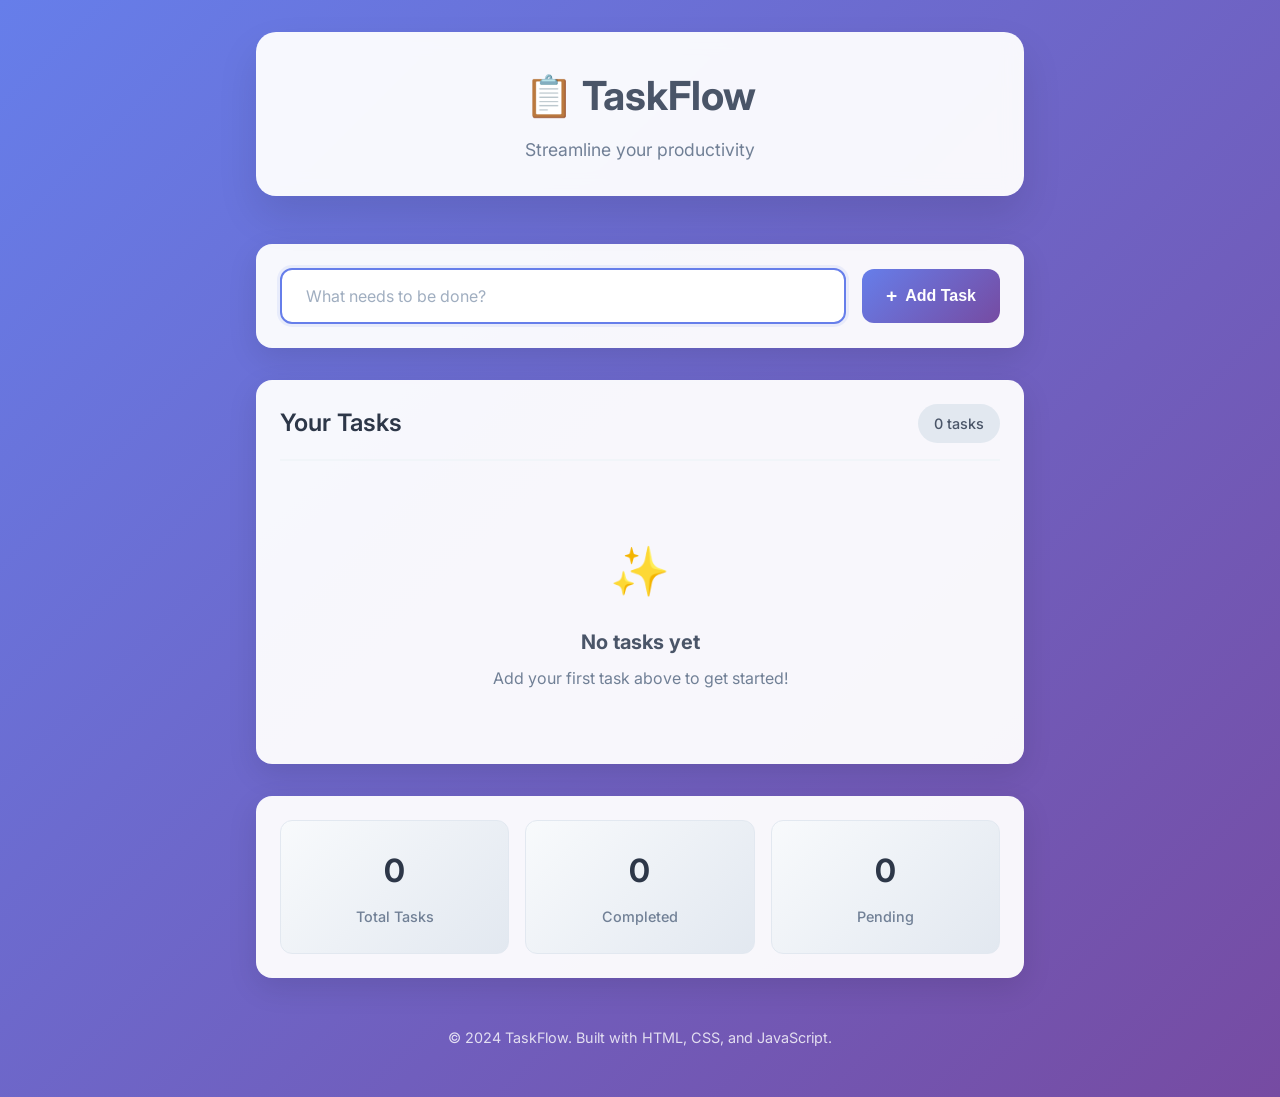
==== index.html @ d7772313 "Update with comments index.html" ====
<!DOCTYPE html>
<html lang="en">
<head>
    <meta charset="UTF-8">
    <!-- Ensures proper rendering and touch zooming on mobile devices -->
    <meta name="viewport" content="width=device-width, initial-scale=1.0">
    
    <title>TaskFlow - Task Management App</title>
    
    <!-- External CSS file for styling -->
    <link rel="stylesheet" href="styles/main.css">
    
    <!-- Google Fonts: Inter (used for modern and clean typography) -->
    <link href="https://fonts.googleapis.com/css2?family=Inter:wght@300;400;500;600;700&display=swap" rel="stylesheet">
</head>
<body>
    <div class="container">
        <!-- ================= Header Section ================= -->
        <header class="header">
            <div class="header-content">
                <!-- App title with an icon -->
                <h1 class="app-title">
                    <span class="icon">📋</span>
                    TaskFlow
                </h1>
                <!-- Short tagline/subtitle -->
                <p class="app-subtitle">Streamline your productivity</p>
            </div>
        </header>

        <!-- ================= Main Section ================= -->
        <main class="main">
            <!-- Input area where user can type and add tasks -->
            <div class="task-input-section">
                <div class="input-container">
                    <!-- Text input for new task -->
                    <input type="text" id="taskInput" placeholder="What needs to be done?" class="task-input">
                    <!-- Button to add new task -->
                    <button id="addTaskBtn" class="add-btn">
                        <span class="add-icon">+</span>
                        Add Task
                    </button>
                </div>
            </div>

            <!-- Task list section -->
            <div class="tasks-section">
                <div class="tasks-header">
                    <!-- Section title -->
                    <h2>Your Tasks</h2>
                    <!-- Dynamic count of tasks -->
                    <span id="taskCount" class="task-count">0 tasks</span>
                </div>
                
                <!-- Container where tasks will be dynamically inserted by JavaScript -->
                <div id="tasksList" class="tasks-list">
                    <!-- Example:
                        <div class="task-item">
                            <input type="checkbox">
                            <span class="task-text">Sample Task</span>
                            <button class="delete-btn">X</button>
                        </div>
                    -->
                </div>

                <!-- Empty state (shown when no tasks exist) -->
                <div id="emptyState" class="empty-state">
                    <div class="empty-icon">✨</div>
                    <h3>No tasks yet</h3>
                    <p>Add your first task above to get started!</p>
                </div>
            </div>

            <!-- Statistics section showing task summary -->
            <div class="stats-section">
                <div class="stats-grid">
                    <!-- Total number of tasks -->
                    <div class="stat-card">
                        <span class="stat-number" id="totalTasks">0</span>
                        <span class="stat-label">Total Tasks</span>
                    </div>
                    <!-- Number of completed tasks -->
                    <div class="stat-card">
                        <span class="stat-number" id="completedTasks">0</span>
                        <span class="stat-label">Completed</span>
                    </div>
                    <!-- Number of pending (incomplete) tasks -->
                    <div class="stat-card">
                        <span class="stat-number" id="pendingTasks">0</span>
                        <span class="stat-label">Pending</span>
                    </div>
                </div>
            </div>
        </main>

        <!-- ================= Footer Section ================= -->
        <footer class="footer">
            <p>&copy; 2024 TaskFlow. Built with HTML, CSS, and JavaScript.</p>
        </footer>
    </div>

    <!-- Link to JavaScript file that powers task functionality -->
    <script src="scripts/app.js"></script>
</body>
</html>
---- styles/main.css ----
/* Reset and Base Styles */
* {
    margin: 0;
    padding: 0;
    box-sizing: border-box;
}

body {
    font-family: 'Inter', -apple-system, BlinkMacSystemFont, 'Segoe UI', Roboto, sans-serif;
    background: linear-gradient(135deg, #667eea 0%, #764ba2 100%);
    min-height: 100vh;
    line-height: 1.6;
    color: #333;
}

/* Container */
.container {
    max-width: 800px;
    margin: 0 auto;
    padding: 2rem 1rem;
    min-height: 100vh;
    display: flex;
    flex-direction: column;
}

/* Header */
.header {
    text-align: center;
    margin-bottom: 3rem;
}

.header-content {
    background: rgba(255, 255, 255, 0.95);
    padding: 2rem;
    border-radius: 20px;
    box-shadow: 0 20px 40px rgba(0, 0, 0, 0.1);
    backdrop-filter: blur(10px);
}

.app-title {
    font-size: 2.5rem;
    font-weight: 700;
    color: #4a5568;
    margin-bottom: 0.5rem;
    display: flex;
    align-items: center;
    justify-content: center;
    gap: 0.5rem;
}

.icon {
    font-size: 2.5rem;
}

.app-subtitle {
    font-size: 1.1rem;
    color: #718096;
    font-weight: 400;
}

/* Main Content */
.main {
    flex: 1;
}

/* Task Input Section */
.task-input-section {
    margin-bottom: 2rem;
}

.input-container {
    background: rgba(255, 255, 255, 0.95);
    padding: 1.5rem;
    border-radius: 16px;
    box-shadow: 0 10px 30px rgba(0, 0, 0, 0.1);
    display: flex;
    gap: 1rem;
    align-items: center;
}

.task-input {
    flex: 1;
    border: 2px solid #e2e8f0;
    border-radius: 12px;
    padding: 1rem 1.5rem;
    font-size: 1rem;
    font-family: inherit;
    transition: all 0.3s ease;
    background: #f8fafc;
}

.task-input:focus {
    outline: none;
    border-color: #667eea;
    background: white;
    box-shadow: 0 0 0 3px rgba(102, 126, 234, 0.1);
}

.task-input::placeholder {
    color: #a0aec0;
}

.add-btn {
    background: linear-gradient(135deg, #667eea 0%, #764ba2 100%);
    color: white;
    border: none;
    border-radius: 12px;
    padding: 1rem 1.5rem;
    font-size: 1rem;
    font-weight: 600;
    cursor: pointer;
    transition: all 0.3s ease;
    display: flex;
    align-items: center;
    gap: 0.5rem;
    white-space: nowrap;
}

.add-btn:hover {
    transform: translateY(-2px);
    box-shadow: 0 10px 25px rgba(102, 126, 234, 0.3);
}

.add-btn:active {
    transform: translateY(0);
}

.add-icon {
    font-size: 1.2rem;
    font-weight: bold;
}

/* Tasks Section */
.tasks-section {
    background: rgba(255, 255, 255, 0.95);
    border-radius: 16px;
    padding: 1.5rem;
    box-shadow: 0 10px 30px rgba(0, 0, 0, 0.1);
    margin-bottom: 2rem;
}

.tasks-header {
    display: flex;
    justify-content: space-between;
    align-items: center;
    margin-bottom: 1.5rem;
    padding-bottom: 1rem;
    border-bottom: 2px solid #f1f5f9;
}

.tasks-header h2 {
    font-size: 1.5rem;
    font-weight: 600;
    color: #2d3748;
}

.task-count {
    background: #e2e8f0;
    color: #4a5568;
    padding: 0.5rem 1rem;
    border-radius: 20px;
    font-size: 0.9rem;
    font-weight: 500;
}

.tasks-list {
    display: flex;
    flex-direction: column;
    gap: 0.75rem;
}

.task-item {
    background: #f8fafc;
    border: 1px solid #e2e8f0;
    border-radius: 12px;
    padding: 1rem 1.5rem;
    display: flex;
    align-items: center;
    justify-content: space-between;
    transition: all 0.3s ease;
    cursor: pointer;
}

.task-item:hover {
    transform: translateX(4px);
    box-shadow: 0 4px 15px rgba(0, 0, 0, 0.1);
    border-color: #cbd5e0;
}

.task-item.completed {
    background: #f0fff4;
    border-color: #9ae6b4;
    opacity: 0.8;
}

.task-content {
    display: flex;
    align-items: center;
    gap: 1rem;
    flex: 1;
}

.task-checkbox {
    width: 20px;
    height: 20px;
    border: 2px solid #cbd5e0;
    border-radius: 6px;
    cursor: pointer;
    position: relative;
    transition: all 0.3s ease;
}

.task-checkbox.checked {
    background: #48bb78;
    border-color: #48bb78;
}

.task-checkbox.checked::after {
    content: '✓';
    color: white;
    font-size: 14px;
    font-weight: bold;
    position: absolute;
    top: 50%;
    left: 50%;
    transform: translate(-50%, -50%);
}

.task-text {
    font-size: 1rem;
    color: #2d3748;
    transition: all 0.3s ease;
}

.task-item.completed .task-text {
    text-decoration: line-through;
    color: #718096;
}

.task-actions {
    display: flex;
    gap: 0.5rem;
}

.task-btn {
    background: none;
    border: none;
    cursor: pointer;
    padding: 0.5rem;
    border-radius: 8px;
    transition: all 0.3s ease;
    font-size: 1.1rem;
}

.edit-btn {
    color: #3182ce;
}

.edit-btn:hover {
    background: #ebf8ff;
}

.delete-btn {
    color: #e53e3e;
}

.delete-btn:hover {
    background: #fed7d7;
}

/* Empty State */
.empty-state {
    text-align: center;
    padding: 3rem 2rem;
    color: #718096;
}

.empty-icon {
    font-size: 3rem;
    margin-bottom: 1rem;
}

.empty-state h3 {
    font-size: 1.25rem;
    margin-bottom: 0.5rem;
    color: #4a5568;
}

/* Stats Section */
.stats-section {
    background: rgba(255, 255, 255, 0.95);
    border-radius: 16px;
    padding: 1.5rem;
    box-shadow: 0 10px 30px rgba(0, 0, 0, 0.1);
}

.stats-grid {
    display: grid;
    grid-template-columns: repeat(auto-fit, minmax(150px, 1fr));
    gap: 1rem;
}

.stat-card {
    background: linear-gradient(135deg, #f8fafc 0%, #e2e8f0 100%);
    padding: 1.5rem;
    border-radius: 12px;
    text-align: center;
    border: 1px solid #e2e8f0;
}

.stat-number {
    display: block;
    font-size: 2rem;
    font-weight: 700;
    color: #2d3748;
    margin-bottom: 0.5rem;
}

.stat-label {
    font-size: 0.9rem;
    color: #718096;
    font-weight: 500;
}

/* Footer */
.footer {
    text-align: center;
    margin-top: 2rem;
    padding: 1rem;
    color: rgba(255, 255, 255, 0.8);
    font-size: 0.9rem;
}

/* Responsive Design */
@media (max-width: 768px) {
    .container {
        padding: 1rem 0.5rem;
    }
    
    .app-title {
        font-size: 2rem;
    }
    
    .input-container {
        flex-direction: column;
        align-items: stretch;
    }
    
    .add-btn {
        justify-content: center;
    }
    
    .task-item {
        padding: 1rem;
    }
    
    .tasks-header {
        flex-direction: column;
        gap: 1rem;
        align-items: flex-start;
    }
}

@media (max-width: 480px) {
    .stats-grid {
        grid-template-columns: 1fr;
    }
    
    .app-title {
        font-size: 1.75rem;
    }
    
    .header-content {
        padding: 1.5rem;
    }
}

/* Animation Classes */
@keyframes slideIn {
    from {
        opacity: 0;
        transform: translateY(20px);
    }
    to {
        opacity: 1;
        transform: translateY(0);
    }
}

.task-item {
    animation: slideIn 0.3s ease;
}
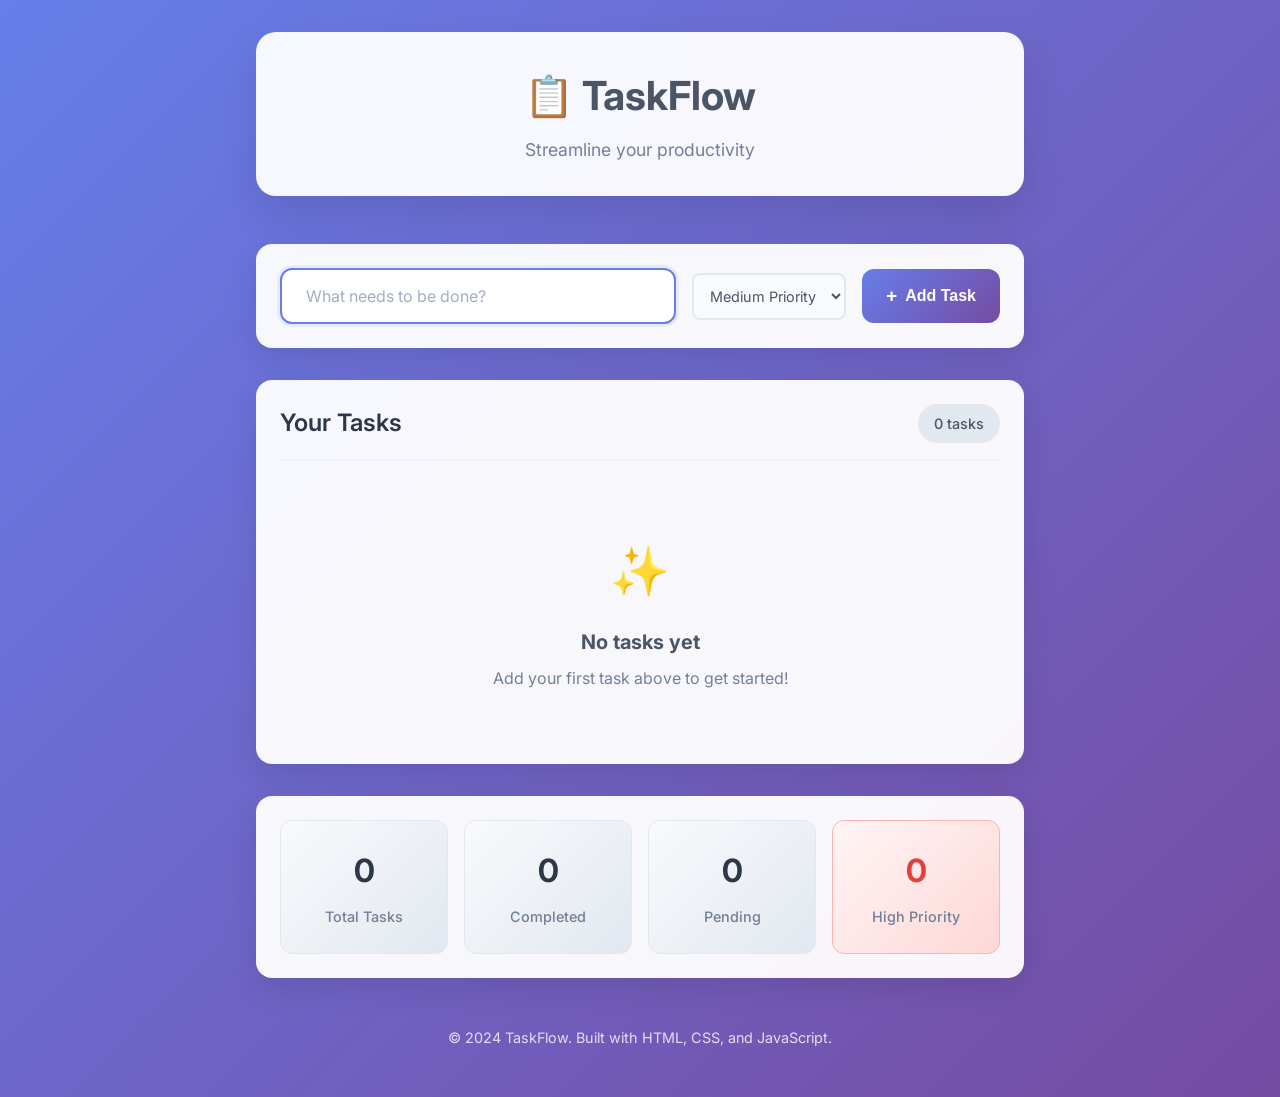
==== commit 5c31ca01: "feat: add task priority system" ====
--- a/index.html
+++ b/index.html
@@ -2,40 +2,34 @@
 <html lang="en">
 <head>
     <meta charset="UTF-8">
-    <!-- Ensures proper rendering and touch zooming on mobile devices -->
     <meta name="viewport" content="width=device-width, initial-scale=1.0">
-    
     <title>TaskFlow - Task Management App</title>
-    
-    <!-- External CSS file for styling -->
     <link rel="stylesheet" href="styles/main.css">
-    
-    <!-- Google Fonts: Inter (used for modern and clean typography) -->
     <link href="https://fonts.googleapis.com/css2?family=Inter:wght@300;400;500;600;700&display=swap" rel="stylesheet">
 </head>
 <body>
     <div class="container">
-        <!-- ================= Header Section ================= -->
         <header class="header">
             <div class="header-content">
-                <!-- App title with an icon -->
                 <h1 class="app-title">
                     <span class="icon">📋</span>
                     TaskFlow
                 </h1>
-                <!-- Short tagline/subtitle -->
                 <p class="app-subtitle">Streamline your productivity</p>
             </div>
         </header>
 
-        <!-- ================= Main Section ================= -->
         <main class="main">
-            <!-- Input area where user can type and add tasks -->
             <div class="task-input-section">
                 <div class="input-container">
-                    <!-- Text input for new task -->
                     <input type="text" id="taskInput" placeholder="What needs to be done?" class="task-input">
-                    <!-- Button to add new task -->
+                    <div class="input-options">
+                        <select id="prioritySelect" class="priority-select">
+                            <option value="medium">Medium Priority</option>
+                            <option value="high">High Priority</option>
+                            <option value="low">Low Priority</option>
+                        </select>
+                    </div>
                     <button id="addTaskBtn" class="add-btn">
                         <span class="add-icon">+</span>
                         Add Task
@@ -43,27 +37,14 @@
                 </div>
             </div>
 
-            <!-- Task list section -->
             <div class="tasks-section">
                 <div class="tasks-header">
-                    <!-- Section title -->
                     <h2>Your Tasks</h2>
-                    <!-- Dynamic count of tasks -->
                     <span id="taskCount" class="task-count">0 tasks</span>
                 </div>
-                
-                <!-- Container where tasks will be dynamically inserted by JavaScript -->
                 <div id="tasksList" class="tasks-list">
-                    <!-- Example:
-                        <div class="task-item">
-                            <input type="checkbox">
-                            <span class="task-text">Sample Task</span>
-                            <button class="delete-btn">X</button>
-                        </div>
-                    -->
+                    <!-- Tasks will be dynamically added here -->
                 </div>
-
-                <!-- Empty state (shown when no tasks exist) -->
                 <div id="emptyState" class="empty-state">
                     <div class="empty-icon">✨</div>
                     <h3>No tasks yet</h3>
@@ -71,35 +52,33 @@
                 </div>
             </div>
 
-            <!-- Statistics section showing task summary -->
             <div class="stats-section">
                 <div class="stats-grid">
-                    <!-- Total number of tasks -->
                     <div class="stat-card">
                         <span class="stat-number" id="totalTasks">0</span>
                         <span class="stat-label">Total Tasks</span>
                     </div>
-                    <!-- Number of completed tasks -->
                     <div class="stat-card">
                         <span class="stat-number" id="completedTasks">0</span>
                         <span class="stat-label">Completed</span>
                     </div>
-                    <!-- Number of pending (incomplete) tasks -->
                     <div class="stat-card">
                         <span class="stat-number" id="pendingTasks">0</span>
                         <span class="stat-label">Pending</span>
+                    </div>
+                    <div class="stat-card priority-stats">
+                        <span class="stat-number" id="highPriorityTasks">0</span>
+                        <span class="stat-label">High Priority</span>
                     </div>
                 </div>
             </div>
         </main>
 
-        <!-- ================= Footer Section ================= -->
         <footer class="footer">
             <p>&copy; 2024 TaskFlow. Built with HTML, CSS, and JavaScript.</p>
         </footer>
     </div>
 
-    <!-- Link to JavaScript file that powers task functionality -->
     <script src="scripts/app.js"></script>
 </body>
-</html>
+</html>
--- a/styles/main.css
+++ b/styles/main.css
@@ -76,6 +76,32 @@
     display: flex;
     gap: 1rem;
     align-items: center;
+}
+
+.input-options {
+    display: grid;
+    grid-template-columns: auto;
+    gap: 0.5rem;
+    align-items: center;
+}
+
+.priority-select {
+    border: 2px solid #e2e8f0;
+    border-radius: 8px;
+    padding: 0.75rem;
+    font-size: 0.9rem;
+    font-family: inherit;
+    background: #f8fafc;
+    color: #4a5568;
+    transition: all 0.3s ease;
+    cursor: pointer;
+}
+
+.priority-select:focus {
+    outline: none;
+    border-color: #667eea;
+    background: white;
+    box-shadow: 0 0 0 3px rgba(102, 126, 234, 0.1);
 }
 
 .task-input {
@@ -193,6 +219,48 @@
     opacity: 0.8;
 }
 
+/* Priority-based styling */
+.task-item.priority-high {
+    border-left: 4px solid #e53e3e;
+    background: linear-gradient(135deg, #fff5f5 0%, #fed7d7 100%);
+}
+
+.task-item.priority-medium {
+    border-left: 4px solid #ed8936;
+    background: linear-gradient(135deg, #fffaf0 0%, #feebc8 100%);
+}
+
+.task-item.priority-low {
+    border-left: 4px solid #38a169;
+    background: linear-gradient(135deg, #f0fff4 0%, #c6f6d5 100%);
+}
+
+.priority-badge {
+    padding: 0.25rem 0.75rem;
+    border-radius: 12px;
+    font-size: 0.75rem;
+    font-weight: 600;
+    margin-left: 1rem;
+    display: flex;
+    align-items: center;
+    gap: 0.25rem;
+}
+
+.priority-badge.priority-high {
+    background: #e53e3e;
+    color: white;
+}
+
+.priority-badge.priority-medium {
+    background: #ed8936;
+    color: white;
+}
+
+.priority-badge.priority-low {
+    background: #38a169;
+    color: white;
+}
+
 .task-content {
     display: flex;
     align-items: center;
@@ -308,6 +376,15 @@
     border: 1px solid #e2e8f0;
 }
 
+.stat-card.priority-stats {
+    background: linear-gradient(135deg, #fff5f5 0%, #fed7d7 100%);
+    border-color: #feb2b2;
+}
+
+.priority-stats .stat-number {
+    color: #e53e3e;
+}
+
 .stat-number {
     display: block;
     font-size: 2rem;
@@ -336,42 +413,63 @@
     .container {
         padding: 1rem 0.5rem;
     }
-    
+
     .app-title {
         font-size: 2rem;
     }
-    
+
     .input-container {
         flex-direction: column;
         align-items: stretch;
     }
-    
+
+    .input-options {
+        grid-template-columns: 1fr;
+        order: -1;
+    }
+
     .add-btn {
         justify-content: center;
     }
-    
+
     .task-item {
         padding: 1rem;
     }
-    
+
     .tasks-header {
         flex-direction: column;
         gap: 1rem;
         align-items: flex-start;
     }
+
+    .priority-badge {
+        font-size: 0.7rem;
+        padding: 0.2rem 0.5rem;
+    }
 }
 
 @media (max-width: 480px) {
     .stats-grid {
-        grid-template-columns: 1fr;
-    }
-    
+        grid-template-columns: repeat(2, 1fr);
+    }
+
     .app-title {
         font-size: 1.75rem;
     }
-    
+
     .header-content {
         padding: 1.5rem;
+    }
+
+    .task-content {
+        flex-direction: column;
+        align-items: flex-start;
+        gap: 0.5rem;
+    }
+
+    .priority-badge {
+        margin-left: 0;
+        align-self: flex-start;
     }
 }
 
@@ -389,4 +487,4 @@
 
 .task-item {
     animation: slideIn 0.3s ease;
-}
+}
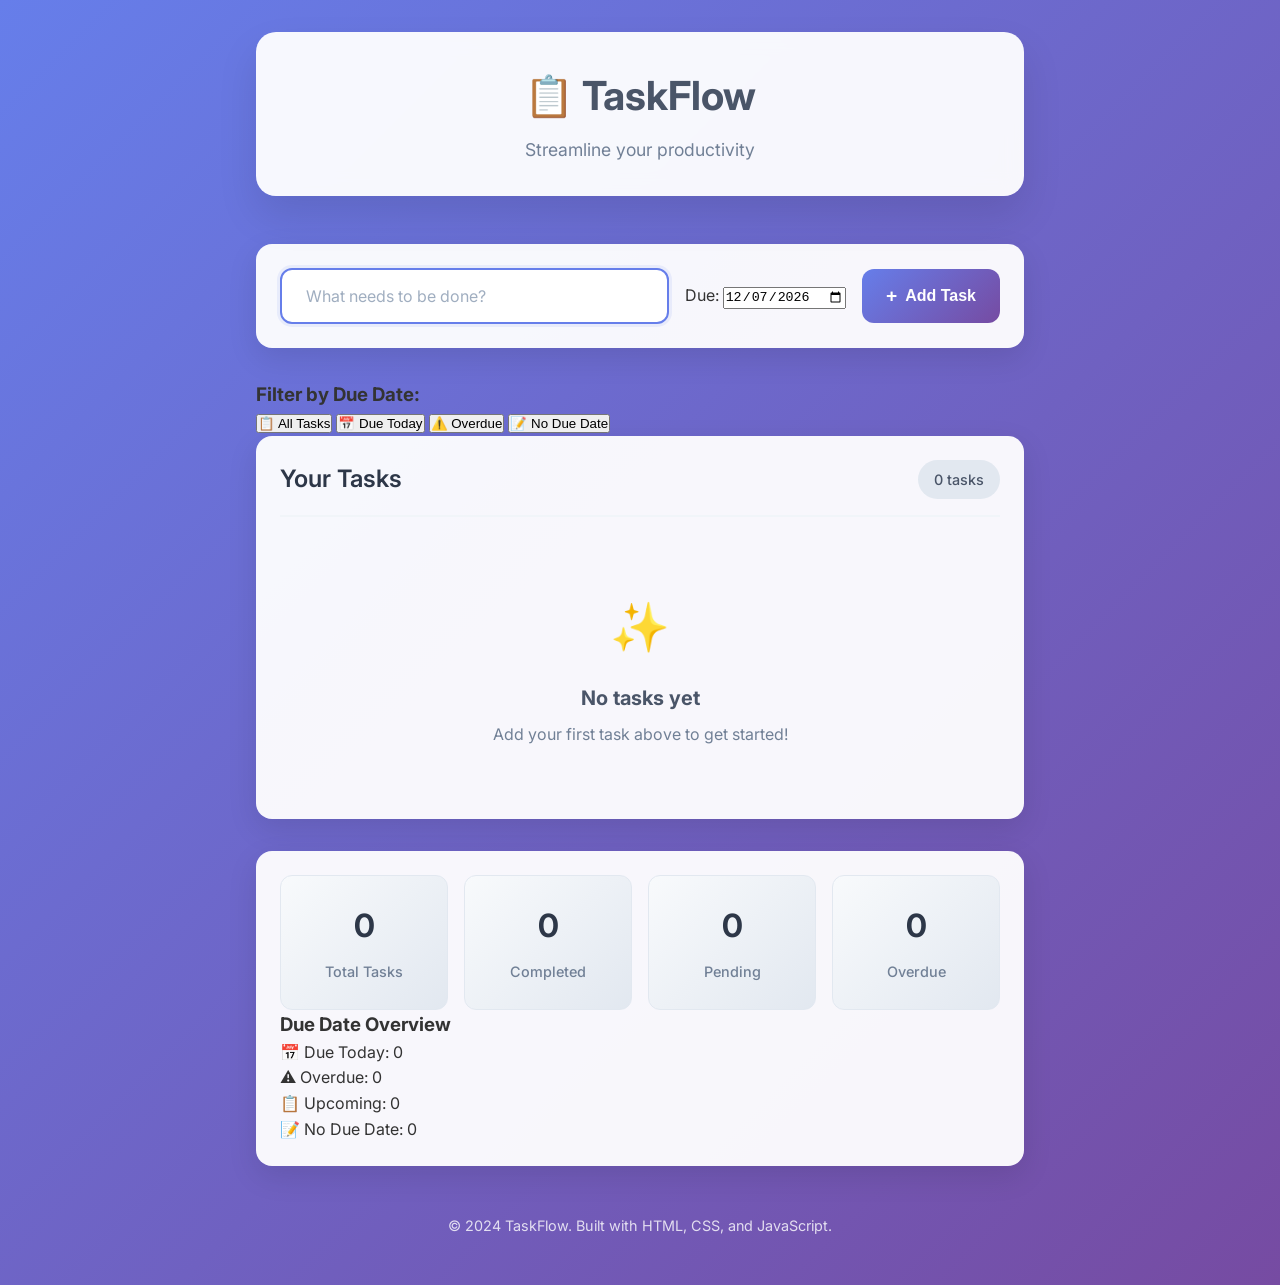
==== commit 1c9cf131: "Update index.html" ====
--- a/index.html
+++ b/index.html
@@ -24,15 +24,37 @@
                 <div class="input-container">
                     <input type="text" id="taskInput" placeholder="What needs to be done?" class="task-input">
                     <div class="input-options">
-                        <select id="prioritySelect" class="priority-select">
-                            <option value="medium">Medium Priority</option>
-                            <option value="high">High Priority</option>
-                            <option value="low">Low Priority</option>
-                        </select>
+                        <div class="date-input-container">
+                            <label for="dueDateInput" class="date-label">Due:</label>
+                            <input type="date" id="dueDateInput" class="date-input">
+                        </div>
                     </div>
                     <button id="addTaskBtn" class="add-btn">
                         <span class="add-icon">+</span>
                         Add Task
+                    </button>
+                </div>
+            </div>
+
+            <!-- Due Date Filter Section -->
+            <div class="due-date-filters">
+                <h3>Filter by Due Date:</h3>
+                <div class="due-date-filter-buttons">
+                    <button class="due-date-filter-btn active" data-filter="all">
+                        <span class="filter-icon">📋</span>
+                        All Tasks
+                    </button>
+                    <button class="due-date-filter-btn" data-filter="due-today">
+                        <span class="filter-icon">📅</span>
+                        Due Today
+                    </button>
+                    <button class="due-date-filter-btn" data-filter="overdue">
+                        <span class="filter-icon">⚠️</span>
+                        Overdue
+                    </button>
+                    <button class="due-date-filter-btn" data-filter="no-due-date">
+                        <span class="filter-icon">📝</span>
+                        No Due Date
                     </button>
                 </div>
             </div>
@@ -66,9 +88,18 @@
                         <span class="stat-number" id="pendingTasks">0</span>
                         <span class="stat-label">Pending</span>
                     </div>
-                    <div class="stat-card priority-stats">
-                        <span class="stat-number" id="highPriorityTasks">0</span>
-                        <span class="stat-label">High Priority</span>
+                    <div class="stat-card overdue-stats">
+                        <span class="stat-number" id="overdueTasks">0</span>
+                        <span class="stat-label">Overdue</span>
+                    </div>
+                </div>
+
+                <div class="detailed-analytics">
+                    <div class="analytics-section">
+                        <h3>Due Date Overview</h3>
+                        <div id="dueDateStats" class="due-date-stats-list">
+                            <!-- Due date statistics will be populated here -->
+                        </div>
                     </div>
                 </div>
             </div>
@@ -81,4 +112,4 @@
 
     <script src="scripts/app.js"></script>
 </body>
-</html>+</html>
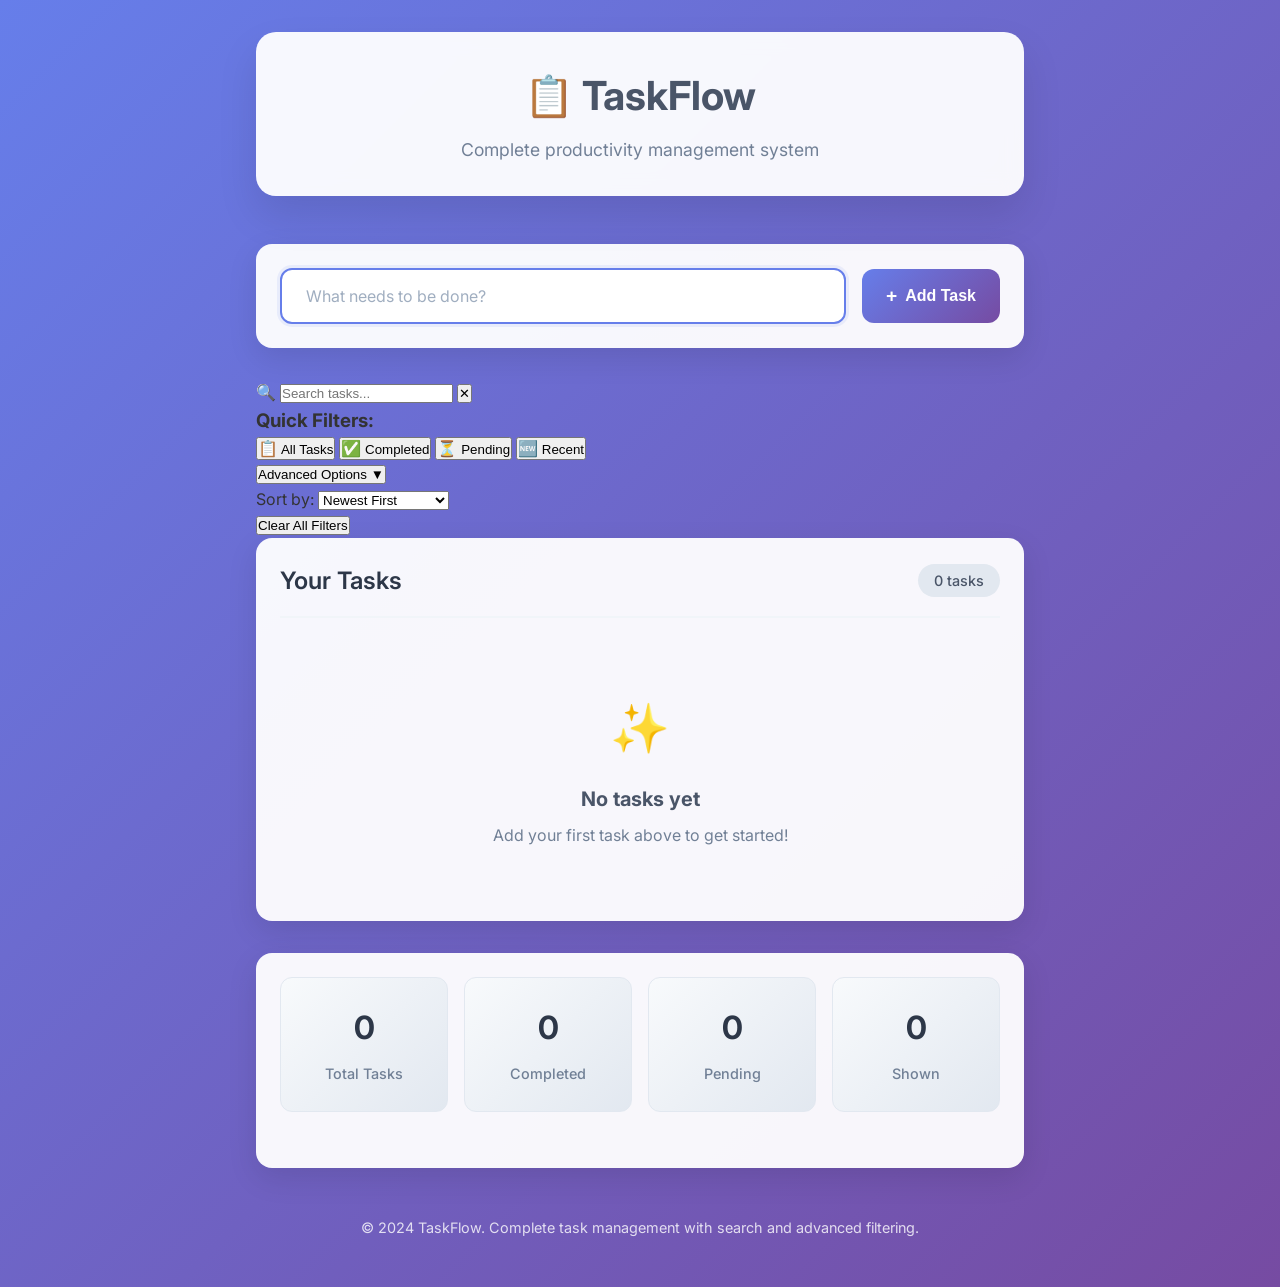
==== commit 20d5e17b: "Update index.html new code" ====
--- a/index.html
+++ b/index.html
@@ -3,7 +3,7 @@
 <head>
     <meta charset="UTF-8">
     <meta name="viewport" content="width=device-width, initial-scale=1.0">
-    <title>TaskFlow - Task Management App</title>
+    <title>TaskFlow - Complete Task Management App</title>
     <link rel="stylesheet" href="styles/main.css">
     <link href="https://fonts.googleapis.com/css2?family=Inter:wght@300;400;500;600;700&display=swap" rel="stylesheet">
 </head>
@@ -15,20 +15,15 @@
                     <span class="icon">📋</span>
                     TaskFlow
                 </h1>
-                <p class="app-subtitle">Streamline your productivity</p>
+                <p class="app-subtitle">Complete productivity management system</p>
             </div>
         </header>
 
         <main class="main">
+            <!-- Task Input Section -->
             <div class="task-input-section">
                 <div class="input-container">
                     <input type="text" id="taskInput" placeholder="What needs to be done?" class="task-input">
-                    <div class="input-options">
-                        <div class="date-input-container">
-                            <label for="dueDateInput" class="date-label">Due:</label>
-                            <input type="date" id="dueDateInput" class="date-input">
-                        </div>
-                    </div>
                     <button id="addTaskBtn" class="add-btn">
                         <span class="add-icon">+</span>
                         Add Task
@@ -36,33 +31,70 @@
                 </div>
             </div>
 
-            <!-- Due Date Filter Section -->
-            <div class="due-date-filters">
-                <h3>Filter by Due Date:</h3>
-                <div class="due-date-filter-buttons">
-                    <button class="due-date-filter-btn active" data-filter="all">
-                        <span class="filter-icon">📋</span>
-                        All Tasks
-                    </button>
-                    <button class="due-date-filter-btn" data-filter="due-today">
-                        <span class="filter-icon">📅</span>
-                        Due Today
-                    </button>
-                    <button class="due-date-filter-btn" data-filter="overdue">
-                        <span class="filter-icon">⚠️</span>
-                        Overdue
-                    </button>
-                    <button class="due-date-filter-btn" data-filter="no-due-date">
-                        <span class="filter-icon">📝</span>
-                        No Due Date
-                    </button>
+            <!-- Search & Filter Section -->
+            <div class="search-filter-section">
+                <div class="search-container">
+                    <div class="search-input-wrapper">
+                        <span class="search-icon">🔍</span>
+                        <input type="text" id="searchInput" placeholder="Search tasks..." class="search-input">
+                        <button id="clearSearch" class="clear-search" title="Clear search">✕</button>
+                    </div>
+                </div>
+
+                <div class="filter-container">
+                    <div class="filter-section">
+                        <h3>Quick Filters:</h3>
+                        <div class="quick-filters">
+                            <button class="filter-btn active" data-filter="all">
+                                <span class="filter-icon">📋</span>
+                                All Tasks
+                            </button>
+                            <button class="filter-btn" data-filter="completed">
+                                <span class="filter-icon">✅</span>
+                                Completed
+                            </button>
+                            <button class="filter-btn" data-filter="pending">
+                                <span class="filter-icon">⏳</span>
+                                Pending
+                            </button>
+                            <button class="filter-btn" data-filter="recent">
+                                <span class="filter-icon">🆕</span>
+                                Recent
+                            </button>
+                        </div>
+                    </div>
+
+                    <div class="advanced-filters">
+                        <button id="toggleAdvanced" class="toggle-advanced">
+                            <span>Advanced Options</span>
+                            <span class="toggle-icon">▼</span>
+                        </button>
+                        <div id="advancedPanel" class="advanced-panel">
+                            <div class="filter-group">
+                                <label>Sort by:</label>
+                                <select id="sortSelect" class="sort-select">
+                                    <option value="created-desc">Newest First</option>
+                                    <option value="created-asc">Oldest First</option>
+                                    <option value="alphabetical">Alphabetical</option>
+                                    <option value="completion">Completion Status</option>
+                                </select>
+                            </div>
+                            <div class="filter-actions">
+                                <button id="clearAllFilters" class="clear-filters-btn">Clear All Filters</button>
+                            </div>
+                        </div>
+                    </div>
                 </div>
             </div>
 
+            <!-- Tasks Section -->
             <div class="tasks-section">
                 <div class="tasks-header">
                     <h2>Your Tasks</h2>
-                    <span id="taskCount" class="task-count">0 tasks</span>
+                    <div class="header-info">
+                        <span id="searchResults" class="search-results"></span>
+                        <span id="taskCount" class="task-count">0 tasks</span>
+                    </div>
                 </div>
                 <div id="tasksList" class="tasks-list">
                     <!-- Tasks will be dynamically added here -->
@@ -72,8 +104,14 @@
                     <h3>No tasks yet</h3>
                     <p>Add your first task above to get started!</p>
                 </div>
+                <div id="noResults" class="no-results" style="display: none;">
+                    <div class="empty-icon">🔍</div>
+                    <h3>No tasks found</h3>
+                    <p>Try adjusting your search or filters</p>
+                </div>
             </div>
 
+            <!-- Statistics Section -->
             <div class="stats-section">
                 <div class="stats-grid">
                     <div class="stat-card">
@@ -88,25 +126,16 @@
                         <span class="stat-number" id="pendingTasks">0</span>
                         <span class="stat-label">Pending</span>
                     </div>
-                    <div class="stat-card overdue-stats">
-                        <span class="stat-number" id="overdueTasks">0</span>
-                        <span class="stat-label">Overdue</span>
-                    </div>
-                </div>
-
-                <div class="detailed-analytics">
-                    <div class="analytics-section">
-                        <h3>Due Date Overview</h3>
-                        <div id="dueDateStats" class="due-date-stats-list">
-                            <!-- Due date statistics will be populated here -->
-                        </div>
+                    <div class="stat-card search-stats">
+                        <span class="stat-number" id="filteredTasks">0</span>
+                        <span class="stat-label">Shown</span>
                     </div>
                 </div>
             </div>
         </main>
 
         <footer class="footer">
-            <p>&copy; 2024 TaskFlow. Built with HTML, CSS, and JavaScript.</p>
+            <p>&copy; 2024 TaskFlow. Complete task management with search and advanced filtering.</p>
         </footer>
     </div>
 
--- a/styles/main.css
+++ b/styles/main.css
@@ -85,23 +85,41 @@
     align-items: center;
 }
 
-.priority-select {
+.date-input-container {
+    display: flex;
+    align-items: center;
+    gap: 0.5rem;
+    background: #f8fafc;
+    padding: 0.5rem;
+    border-radius: 8px;
     border: 2px solid #e2e8f0;
-    border-radius: 8px;
-    padding: 0.75rem;
-    font-size: 0.9rem;
-    font-family: inherit;
-    background: #f8fafc;
-    color: #4a5568;
-    transition: all 0.3s ease;
-    cursor: pointer;
-}
-
-.priority-select:focus {
-    outline: none;
+    transition: all 0.3s ease;
+}
+
+.date-input-container:focus-within {
     border-color: #667eea;
     background: white;
     box-shadow: 0 0 0 3px rgba(102, 126, 234, 0.1);
+}
+
+.date-label {
+    font-size: 0.9rem;
+    color: #4a5568;
+    font-weight: 500;
+    white-space: nowrap;
+}
+
+.date-input {
+    border: none;
+    background: transparent;
+    font-size: 0.9rem;
+    font-family: inherit;
+    color: #4a5568;
+    cursor: pointer;
+}
+
+.date-input:focus {
+    outline: none;
 }
 
 .task-input {
@@ -156,6 +174,60 @@
     font-weight: bold;
 }
 
+/* Due Date Filter Section */
+.due-date-filters {
+    background: rgba(255, 255, 255, 0.95);
+    border-radius: 16px;
+    padding: 1.5rem;
+    box-shadow: 0 10px 30px rgba(0, 0, 0, 0.1);
+    margin-bottom: 2rem;
+}
+
+.due-date-filters h3 {
+    margin-bottom: 1rem;
+    color: #2d3748;
+    font-size: 1.1rem;
+    font-weight: 600;
+}
+
+.due-date-filter-buttons {
+    display: grid;
+    grid-template-columns: repeat(auto-fit, minmax(140px, 1fr));
+    gap: 0.75rem;
+}
+
+.due-date-filter-btn {
+    background: #f8fafc;
+    border: 2px solid #e2e8f0;
+    border-radius: 8px;
+    padding: 0.75rem 1rem;
+    font-size: 0.9rem;
+    font-weight: 500;
+    cursor: pointer;
+    transition: all 0.3s ease;
+    display: flex;
+    align-items: center;
+    gap: 0.5rem;
+    justify-content: center;
+    color: #4a5568;
+}
+
+.due-date-filter-btn:hover {
+    background: #e2e8f0;
+    transform: translateY(-1px);
+}
+
+.due-date-filter-btn.active {
+    background: #667eea;
+    border-color: #667eea;
+    color: white;
+    box-shadow: 0 4px 12px rgba(102, 126, 234, 0.3);
+}
+
+.filter-icon {
+    font-size: 1rem;
+}
+
 /* Tasks Section */
 .tasks-section {
     background: rgba(255, 255, 255, 0.95);
@@ -219,23 +291,23 @@
     opacity: 0.8;
 }
 
-/* Priority-based styling */
-.task-item.priority-high {
+.task-item.overdue {
     border-left: 4px solid #e53e3e;
     background: linear-gradient(135deg, #fff5f5 0%, #fed7d7 100%);
-}
-
-.task-item.priority-medium {
+    animation: pulse-warning 2s infinite;
+}
+
+.task-item.due-today {
     border-left: 4px solid #ed8936;
     background: linear-gradient(135deg, #fffaf0 0%, #feebc8 100%);
 }
 
-.task-item.priority-low {
-    border-left: 4px solid #38a169;
-    background: linear-gradient(135deg, #f0fff4 0%, #c6f6d5 100%);
-}
-
-.priority-badge {
+@keyframes pulse-warning {
+    0%, 100% { box-shadow: 0 4px 15px rgba(229, 62, 62, 0.2); }
+    50% { box-shadow: 0 4px 15px rgba(229, 62, 62, 0.4); }
+}
+
+.due-date-badge {
     padding: 0.25rem 0.75rem;
     border-radius: 12px;
     font-size: 0.75rem;
@@ -244,21 +316,24 @@
     display: flex;
     align-items: center;
     gap: 0.25rem;
-}
-
-.priority-badge.priority-high {
+    background: #e2e8f0;
+    color: #4a5568;
+}
+
+.due-date-badge.due-today {
+    background: #ed8936;
+    color: white;
+}
+
+.due-date-badge.overdue {
     background: #e53e3e;
     color: white;
-}
-
-.priority-badge.priority-medium {
-    background: #ed8936;
-    color: white;
-}
-
-.priority-badge.priority-low {
-    background: #38a169;
-    color: white;
+    animation: pulse-badge 1.5s infinite;
+}
+
+@keyframes pulse-badge {
+    0%, 100% { transform: scale(1); }
+    50% { transform: scale(1.05); }
 }
 
 .task-content {
@@ -366,6 +441,7 @@
     display: grid;
     grid-template-columns: repeat(auto-fit, minmax(150px, 1fr));
     gap: 1rem;
+    margin-bottom: 2rem;
 }
 
 .stat-card {
@@ -376,12 +452,12 @@
     border: 1px solid #e2e8f0;
 }
 
-.stat-card.priority-stats {
+.stat-card.overdue-stats {
     background: linear-gradient(135deg, #fff5f5 0%, #fed7d7 100%);
     border-color: #feb2b2;
 }
 
-.priority-stats .stat-number {
+.overdue-stats .stat-number {
     color: #e53e3e;
 }
 
@@ -396,6 +472,44 @@
 .stat-label {
     font-size: 0.9rem;
     color: #718096;
+    font-weight: 500;
+}
+
+.detailed-analytics {
+    border-top: 2px solid #f1f5f9;
+    padding-top: 1.5rem;
+}
+
+.analytics-section h3 {
+    font-size: 1.1rem;
+    font-weight: 600;
+    color: #2d3748;
+    margin-bottom: 1rem;
+}
+
+.due-date-stats-list {
+    display: grid;
+    grid-template-columns: repeat(auto-fit, minmax(200px, 1fr));
+    gap: 0.75rem;
+}
+
+.stat-item {
+    display: flex;
+    align-items: center;
+    gap: 0.5rem;
+    padding: 0.75rem;
+    background: #f8fafc;
+    border-radius: 8px;
+    border: 1px solid #e2e8f0;
+}
+
+.stat-icon {
+    font-size: 1.2rem;
+}
+
+.stat-text {
+    font-size: 0.9rem;
+    color: #4a5568;
     font-weight: 500;
 }
 
@@ -442,7 +556,11 @@
         align-items: flex-start;
     }
 
-    .priority-badge {
+    .due-date-filter-buttons {
+        grid-template-columns: repeat(2, 1fr);
+    }
+
+    .due-date-badge {
         font-size: 0.7rem;
         padding: 0.2rem 0.5rem;
     }
@@ -467,9 +585,17 @@
         gap: 0.5rem;
     }
 
-    .priority-badge {
+    .due-date-badge {
         margin-left: 0;
         align-self: flex-start;
+    }
+
+    .due-date-filter-buttons {
+        grid-template-columns: 1fr;
+    }
+
+    .due-date-stats-list {
+        grid-template-columns: 1fr;
     }
 }
 
@@ -487,4 +613,4 @@
 
 .task-item {
     animation: slideIn 0.3s ease;
-}+}
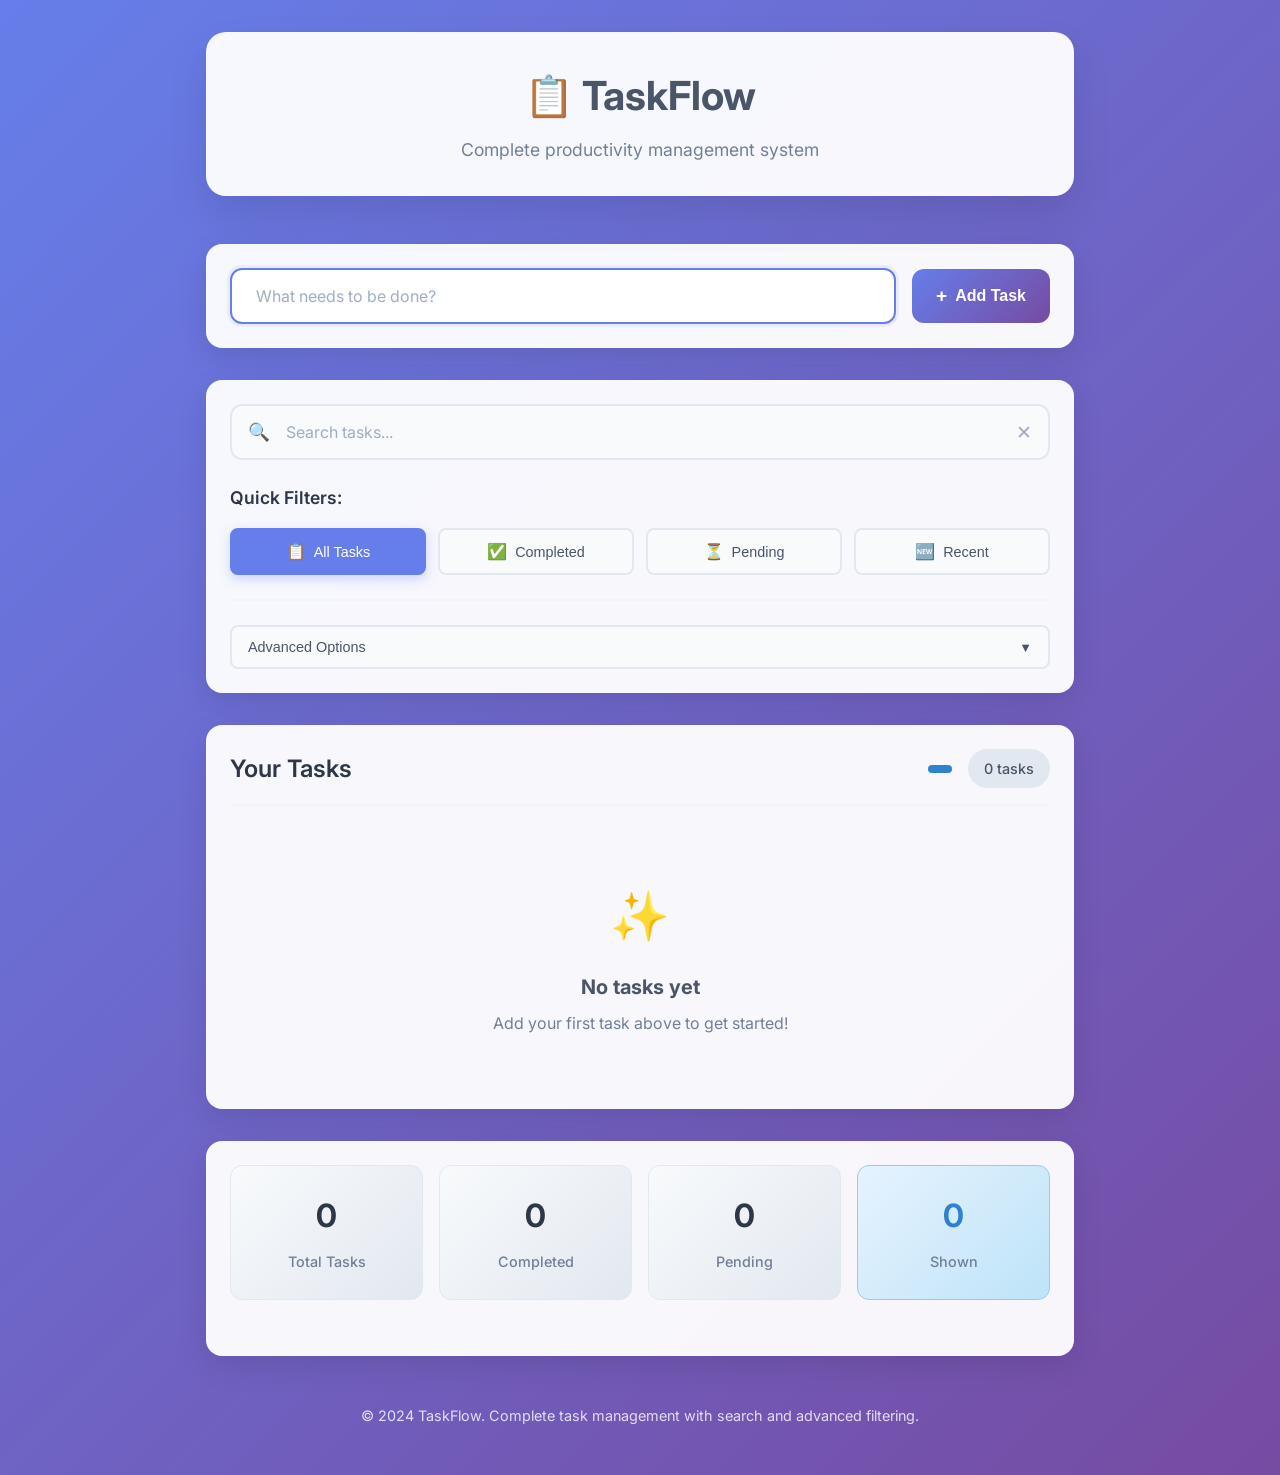
==== commit 49b8cf7a: "Merge branch 'main' into feature/search-filter" ====
--- a/index.html
+++ b/index.html
@@ -3,7 +3,9 @@
 <head>
     <meta charset="UTF-8">
     <meta name="viewport" content="width=device-width, initial-scale=1.0">
+
     <title>TaskFlow - Complete Task Management App</title>
+
     <link rel="stylesheet" href="styles/main.css">
     <link href="https://fonts.googleapis.com/css2?family=Inter:wght@300;400;500;600;700&display=swap" rel="stylesheet">
 </head>
@@ -15,21 +17,26 @@
                     <span class="icon">📋</span>
                     TaskFlow
                 </h1>
+
                 <p class="app-subtitle">Complete productivity management system</p>
+
             </div>
         </header>
 
         <main class="main">
+
             <!-- Task Input Section -->
             <div class="task-input-section">
                 <div class="input-container">
                     <input type="text" id="taskInput" placeholder="What needs to be done?" class="task-input">
+
                     <button id="addTaskBtn" class="add-btn">
                         <span class="add-icon">+</span>
                         Add Task
                     </button>
                 </div>
             </div>
+
 
             <!-- Search & Filter Section -->
             <div class="search-filter-section">
@@ -95,6 +102,7 @@
                         <span id="searchResults" class="search-results"></span>
                         <span id="taskCount" class="task-count">0 tasks</span>
                     </div>
+
                 </div>
                 <div id="tasksList" class="tasks-list">
                     <!-- Tasks will be dynamically added here -->
@@ -111,7 +119,9 @@
                 </div>
             </div>
 
+
             <!-- Statistics Section -->
+
             <div class="stats-section">
                 <div class="stats-grid">
                     <div class="stat-card">
@@ -126,9 +136,11 @@
                         <span class="stat-number" id="pendingTasks">0</span>
                         <span class="stat-label">Pending</span>
                     </div>
+
                     <div class="stat-card search-stats">
                         <span class="stat-number" id="filteredTasks">0</span>
                         <span class="stat-label">Shown</span>
+
                     </div>
                 </div>
             </div>
--- a/styles/main.css
+++ b/styles/main.css
@@ -15,7 +15,7 @@
 
 /* Container */
 .container {
-    max-width: 800px;
+    max-width: 900px;
     margin: 0 auto;
     padding: 2rem 1rem;
     min-height: 100vh;
@@ -174,8 +174,10 @@
     font-weight: bold;
 }
 
-/* Due Date Filter Section */
-.due-date-filters {
+
+/* Search & Filter Section */
+.search-filter-section {
+
     background: rgba(255, 255, 255, 0.95);
     border-radius: 16px;
     padding: 1.5rem;
@@ -183,20 +185,90 @@
     margin-bottom: 2rem;
 }
 
-.due-date-filters h3 {
+
+.search-container {
+    margin-bottom: 1.5rem;
+}
+
+.search-input-wrapper {
+    position: relative;
+    display: flex;
+    align-items: center;
+    background: #f8fafc;
+    border: 2px solid #e2e8f0;
+    border-radius: 12px;
+    transition: all 0.3s ease;
+}
+
+.search-input-wrapper:focus-within {
+    border-color: #667eea;
+    background: white;
+    box-shadow: 0 0 0 3px rgba(102, 126, 234, 0.1);
+}
+
+.search-icon {
+    padding: 0 1rem;
+    color: #a0aec0;
+    font-size: 1.1rem;
+}
+
+.search-input {
+    flex: 1;
+    border: none;
+    background: transparent;
+    padding: 1rem 0;
+    font-size: 1rem;
+    font-family: inherit;
+    color: #2d3748;
+}
+
+.search-input:focus {
+    outline: none;
+}
+
+.search-input::placeholder {
+    color: #a0aec0;
+}
+
+.clear-search {
+    background: none;
+    border: none;
+    padding: 0 1rem;
+    color: #a0aec0;
+    cursor: pointer;
+    font-size: 1.2rem;
+    transition: color 0.3s ease;
+}
+
+.clear-search:hover {
+    color: #e53e3e;
+}
+
+.filter-container {
+    display: flex;
+    flex-direction: column;
+    gap: 1.5rem;
+}
+
+.filter-section h3 {
+
     margin-bottom: 1rem;
     color: #2d3748;
     font-size: 1.1rem;
     font-weight: 600;
 }
 
-.due-date-filter-buttons {
+
+.quick-filters {
+
     display: grid;
     grid-template-columns: repeat(auto-fit, minmax(140px, 1fr));
     gap: 0.75rem;
 }
 
-.due-date-filter-btn {
+
+.filter-btn {
+
     background: #f8fafc;
     border: 2px solid #e2e8f0;
     border-radius: 8px;
@@ -212,12 +284,15 @@
     color: #4a5568;
 }
 
-.due-date-filter-btn:hover {
+.filter-btn:hover {
+
     background: #e2e8f0;
     transform: translateY(-1px);
 }
 
-.due-date-filter-btn.active {
+
+.filter-btn.active {
+
     background: #667eea;
     border-color: #667eea;
     color: white;
@@ -227,6 +302,99 @@
 .filter-icon {
     font-size: 1rem;
 }
+
+.advanced-filters {
+    border-top: 2px solid #f1f5f9;
+    padding-top: 1.5rem;
+}
+
+.toggle-advanced {
+    background: #f8fafc;
+    border: 2px solid #e2e8f0;
+    border-radius: 8px;
+    padding: 0.75rem 1rem;
+    font-size: 0.9rem;
+    font-weight: 500;
+    cursor: pointer;
+    transition: all 0.3s ease;
+    display: flex;
+    align-items: center;
+    justify-content: space-between;
+    width: 100%;
+    color: #4a5568;
+}
+
+.toggle-advanced:hover {
+    background: #e2e8f0;
+}
+
+.toggle-icon {
+    font-size: 0.8rem;
+    transition: transform 0.3s ease;
+}
+
+.advanced-panel {
+    display: none;
+    margin-top: 1rem;
+    padding: 1rem;
+    background: #f8fafc;
+    border-radius: 8px;
+    border: 1px solid #e2e8f0;
+}
+
+.filter-group {
+    display: flex;
+    align-items: center;
+    gap: 1rem;
+    margin-bottom: 1rem;
+}
+
+.filter-group label {
+    font-weight: 500;
+    color: #4a5568;
+    white-space: nowrap;
+}
+
+.sort-select {
+    flex: 1;
+    border: 2px solid #e2e8f0;
+    border-radius: 6px;
+    padding: 0.5rem;
+    font-size: 0.9rem;
+    font-family: inherit;
+    background: white;
+    color: #4a5568;
+    cursor: pointer;
+}
+
+.sort-select:focus {
+    outline: none;
+    border-color: #667eea;
+    box-shadow: 0 0 0 3px rgba(102, 126, 234, 0.1);
+}
+
+.filter-actions {
+    display: flex;
+    justify-content: flex-end;
+}
+
+.clear-filters-btn {
+    background: #e53e3e;
+    color: white;
+    border: none;
+    border-radius: 6px;
+    padding: 0.5rem 1rem;
+    font-size: 0.9rem;
+    font-weight: 500;
+    cursor: pointer;
+    transition: all 0.3s ease;
+}
+
+.clear-filters-btn:hover {
+    background: #c53030;
+    transform: translateY(-1px);
+}
+
 
 /* Tasks Section */
 .tasks-section {
@@ -250,6 +418,21 @@
     font-size: 1.5rem;
     font-weight: 600;
     color: #2d3748;
+}
+
+.header-info {
+    display: flex;
+    align-items: center;
+    gap: 1rem;
+}
+
+.search-results {
+    background: #3182ce;
+    color: white;
+    padding: 0.25rem 0.75rem;
+    border-radius: 12px;
+    font-size: 0.8rem;
+    font-weight: 500;
 }
 
 .task-count {
@@ -373,6 +556,7 @@
     font-size: 1rem;
     color: #2d3748;
     transition: all 0.3s ease;
+    flex: 1;
 }
 
 .task-item.completed .task-text {
@@ -380,6 +564,21 @@
     color: #718096;
 }
 
+.task-meta {
+    font-size: 0.8rem;
+    color: #a0aec0;
+    margin-left: auto;
+    margin-right: 1rem;
+}
+
+.search-highlight {
+    background: #fef08a;
+    color: #92400e;
+    padding: 0.1rem 0.2rem;
+    border-radius: 2px;
+    font-weight: 600;
+}
+
 .task-actions {
     display: flex;
     gap: 0.5rem;
@@ -411,8 +610,9 @@
     background: #fed7d7;
 }
 
-/* Empty State */
-.empty-state {
+/* Empty State & No Results */
+.empty-state,
+.no-results {
     text-align: center;
     padding: 3rem 2rem;
     color: #718096;
@@ -423,7 +623,8 @@
     margin-bottom: 1rem;
 }
 
-.empty-state h3 {
+.empty-state h3,
+.no-results h3 {
     font-size: 1.25rem;
     margin-bottom: 0.5rem;
     color: #4a5568;
@@ -452,13 +653,15 @@
     border: 1px solid #e2e8f0;
 }
 
-.stat-card.overdue-stats {
-    background: linear-gradient(135deg, #fff5f5 0%, #fed7d7 100%);
-    border-color: #feb2b2;
-}
-
-.overdue-stats .stat-number {
-    color: #e53e3e;
+
+.stat-card.search-stats {
+    background: linear-gradient(135deg, #e6f3ff 0%, #bee3f8 100%);
+    border-color: #90cdf4;
+}
+
+.search-stats .stat-number {
+    color: #3182ce;
+
 }
 
 .stat-number {
@@ -526,6 +729,7 @@
 @media (max-width: 768px) {
     .container {
         padding: 1rem 0.5rem;
+        max-width: 100%;
     }
 
     .app-title {
@@ -535,19 +739,84 @@
     .input-container {
         flex-direction: column;
         align-items: stretch;
-    }
-
-    .input-options {
-        grid-template-columns: 1fr;
-        order: -1;
-    }
+        gap: 1rem;
+    }
+
 
     .add-btn {
         justify-content: center;
     }
 
+
+    .filter-container {
+        gap: 1rem;
+    }
+
+    .quick-filters {
+        grid-template-columns: repeat(2, 1fr);
+    }
+
+    .filter-group {
+        flex-direction: column;
+        align-items: stretch;
+        gap: 0.5rem;
+    }
+
+    .header-info {
+        flex-direction: column;
+        gap: 0.5rem;
+        align-items: flex-end;
+    }
+
     .task-item {
         padding: 1rem;
+    }
+
+
+    .task-content {
+        flex-wrap: wrap;
+        gap: 0.5rem;
+    }
+
+    .task-meta {
+        margin: 0;
+        order: 3;
+        flex-basis: 100%;
+        text-align: left;
+        margin-top: 0.5rem;
+    }
+
+    .search-input-wrapper {
+        font-size: 16px; /* Prevent zoom on iOS */
+
+    }
+
+    .due-date-filter-buttons {
+        grid-template-columns: repeat(2, 1fr);
+    }
+
+    .due-date-badge {
+        font-size: 0.7rem;
+        padding: 0.2rem 0.5rem;
+    }
+}
+
+@media (max-width: 480px) {
+    .stats-grid {
+        grid-template-columns: repeat(2, 1fr);
+    }
+
+    .app-title {
+        font-size: 1.75rem;
+    }
+
+    .header-content {
+        padding: 1.5rem;
+    }
+
+
+    .quick-filters {
+        grid-template-columns: 1fr;
     }
 
     .tasks-header {
@@ -556,46 +825,11 @@
         align-items: flex-start;
     }
 
-    .due-date-filter-buttons {
-        grid-template-columns: repeat(2, 1fr);
-    }
-
-    .due-date-badge {
-        font-size: 0.7rem;
-        padding: 0.2rem 0.5rem;
-    }
-}
-
-@media (max-width: 480px) {
-    .stats-grid {
-        grid-template-columns: repeat(2, 1fr);
-    }
-
-    .app-title {
-        font-size: 1.75rem;
-    }
-
-    .header-content {
-        padding: 1.5rem;
-    }
-
-    .task-content {
-        flex-direction: column;
-        align-items: flex-start;
-        gap: 0.5rem;
-    }
-
-    .due-date-badge {
-        margin-left: 0;
-        align-self: flex-start;
-    }
-
-    .due-date-filter-buttons {
-        grid-template-columns: 1fr;
-    }
-
-    .due-date-stats-list {
-        grid-template-columns: 1fr;
+    .header-info {
+        align-self: stretch;
+        flex-direction: row;
+        justify-content: space-between;
+
     }
 }
 
@@ -614,3 +848,13 @@
 .task-item {
     animation: slideIn 0.3s ease;
 }
+
+/* Search highlight animation */
+@keyframes highlightFade {
+    0% { background-color: #fef08a; }
+    100% { background-color: transparent; }
+}
+
+.search-highlight {
+    animation: highlightFade 2s ease-in-out;
+}
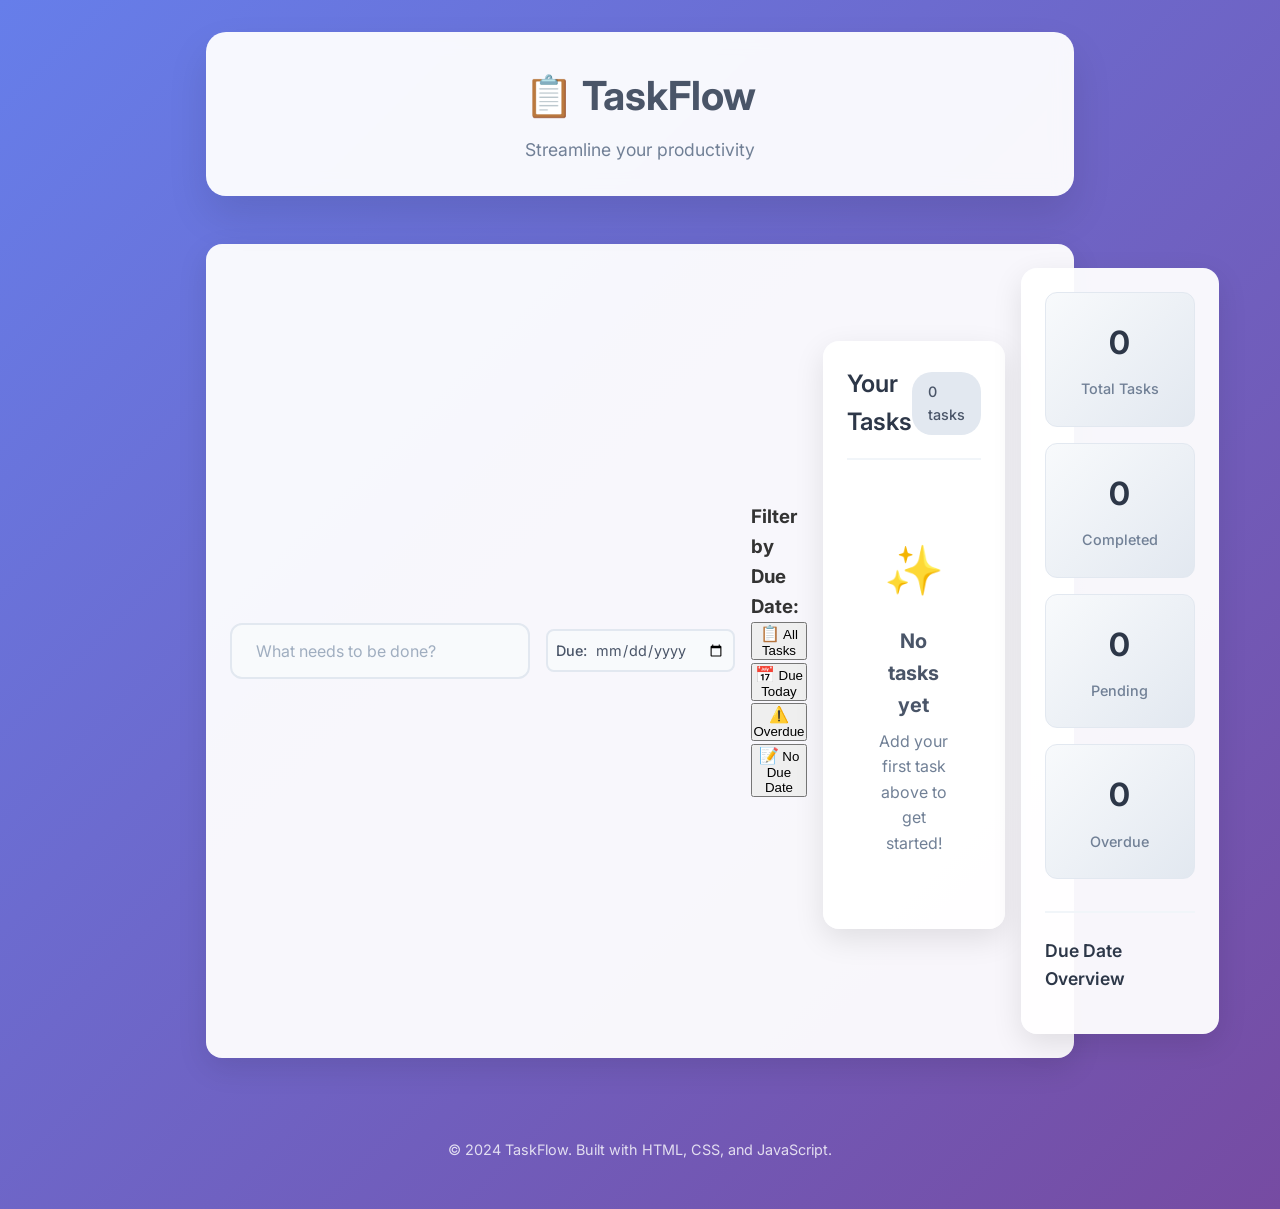
==== commit 2f25184f: "Update index.html" ====
--- a/index.html
+++ b/index.html
@@ -3,9 +3,7 @@
 <head>
     <meta charset="UTF-8">
     <meta name="viewport" content="width=device-width, initial-scale=1.0">
-
-    <title>TaskFlow - Complete Task Management App</title>
-
+    <title>TaskFlow - Task Management App</title>
     <link rel="stylesheet" href="styles/main.css">
     <link href="https://fonts.googleapis.com/css2?family=Inter:wght@300;400;500;600;700&display=swap" rel="stylesheet">
 </head>
@@ -17,92 +15,47 @@
                     <span class="icon">📋</span>
                     TaskFlow
                 </h1>
-
-                <p class="app-subtitle">Complete productivity management system</p>
-
+                <p class="app-subtitle">Streamline your productivity</p>
             </div>
         </header>
 
         <main class="main">
-
-            <!-- Task Input Section -->
             <div class="task-input-section">
                 <div class="input-container">
                     <input type="text" id="taskInput" placeholder="What needs to be done?" class="task-input">
-
-                    <button id="addTaskBtn" class="add-btn">
-                        <span class="add-icon">+</span>
-                        Add Task
+                    <div class="input-options">
+                        <div class="date-input-container">
+                            <label for="dueDateInput" class="date-label">Due:</label>
+                            <input type="date" id="dueDateInput" class="date-input">
+                        </div>
+                    </div>
+                   
+            <div class="due-date-filters">
+                <h3>Filter by Due Date:</h3>
+                <div class="due-date-filter-buttons">
+                    <button class="due-date-filter-btn active" data-filter="all">
+                        <span class="filter-icon">📋</span>
+                        All Tasks
+                    </button>
+                    <button class="due-date-filter-btn" data-filter="due-today">
+                        <span class="filter-icon">📅</span>
+                        Due Today
+                    </button>
+                    <button class="due-date-filter-btn" data-filter="overdue">
+                        <span class="filter-icon">⚠️</span>
+                        Overdue
+                    </button>
+                    <button class="due-date-filter-btn" data-filter="no-due-date">
+                        <span class="filter-icon">📝</span>
+                        No Due Date
                     </button>
                 </div>
             </div>
 
-
-            <!-- Search & Filter Section -->
-            <div class="search-filter-section">
-                <div class="search-container">
-                    <div class="search-input-wrapper">
-                        <span class="search-icon">🔍</span>
-                        <input type="text" id="searchInput" placeholder="Search tasks..." class="search-input">
-                        <button id="clearSearch" class="clear-search" title="Clear search">✕</button>
-                    </div>
-                </div>
-
-                <div class="filter-container">
-                    <div class="filter-section">
-                        <h3>Quick Filters:</h3>
-                        <div class="quick-filters">
-                            <button class="filter-btn active" data-filter="all">
-                                <span class="filter-icon">📋</span>
-                                All Tasks
-                            </button>
-                            <button class="filter-btn" data-filter="completed">
-                                <span class="filter-icon">✅</span>
-                                Completed
-                            </button>
-                            <button class="filter-btn" data-filter="pending">
-                                <span class="filter-icon">⏳</span>
-                                Pending
-                            </button>
-                            <button class="filter-btn" data-filter="recent">
-                                <span class="filter-icon">🆕</span>
-                                Recent
-                            </button>
-                        </div>
-                    </div>
-
-                    <div class="advanced-filters">
-                        <button id="toggleAdvanced" class="toggle-advanced">
-                            <span>Advanced Options</span>
-                            <span class="toggle-icon">▼</span>
-                        </button>
-                        <div id="advancedPanel" class="advanced-panel">
-                            <div class="filter-group">
-                                <label>Sort by:</label>
-                                <select id="sortSelect" class="sort-select">
-                                    <option value="created-desc">Newest First</option>
-                                    <option value="created-asc">Oldest First</option>
-                                    <option value="alphabetical">Alphabetical</option>
-                                    <option value="completion">Completion Status</option>
-                                </select>
-                            </div>
-                            <div class="filter-actions">
-                                <button id="clearAllFilters" class="clear-filters-btn">Clear All Filters</button>
-                            </div>
-                        </div>
-                    </div>
-                </div>
-            </div>
-
-            <!-- Tasks Section -->
             <div class="tasks-section">
                 <div class="tasks-header">
                     <h2>Your Tasks</h2>
-                    <div class="header-info">
-                        <span id="searchResults" class="search-results"></span>
-                        <span id="taskCount" class="task-count">0 tasks</span>
-                    </div>
-
+                    <span id="taskCount" class="task-count">0 tasks</span>
                 </div>
                 <div id="tasksList" class="tasks-list">
                     <!-- Tasks will be dynamically added here -->
@@ -112,15 +65,7 @@
                     <h3>No tasks yet</h3>
                     <p>Add your first task above to get started!</p>
                 </div>
-                <div id="noResults" class="no-results" style="display: none;">
-                    <div class="empty-icon">🔍</div>
-                    <h3>No tasks found</h3>
-                    <p>Try adjusting your search or filters</p>
-                </div>
             </div>
-
-
-            <!-- Statistics Section -->
 
             <div class="stats-section">
                 <div class="stats-grid">
@@ -136,18 +81,25 @@
                         <span class="stat-number" id="pendingTasks">0</span>
                         <span class="stat-label">Pending</span>
                     </div>
+                    <div class="stat-card overdue-stats">
+                        <span class="stat-number" id="overdueTasks">0</span>
+                        <span class="stat-label">Overdue</span>
+                    </div>
+                </div>
 
-                    <div class="stat-card search-stats">
-                        <span class="stat-number" id="filteredTasks">0</span>
-                        <span class="stat-label">Shown</span>
-
+                <div class="detailed-analytics">
+                    <div class="analytics-section">
+                        <h3>Due Date Overview</h3>
+                        <div id="dueDateStats" class="due-date-stats-list">
+                            <!-- Due date statistics will be populated here -->
+                        </div>
                     </div>
                 </div>
             </div>
         </main>
 
         <footer class="footer">
-            <p>&copy; 2024 TaskFlow. Complete task management with search and advanced filtering.</p>
+            <p>&copy; 2024 TaskFlow. Built with HTML, CSS, and JavaScript.</p>
         </footer>
     </div>
 
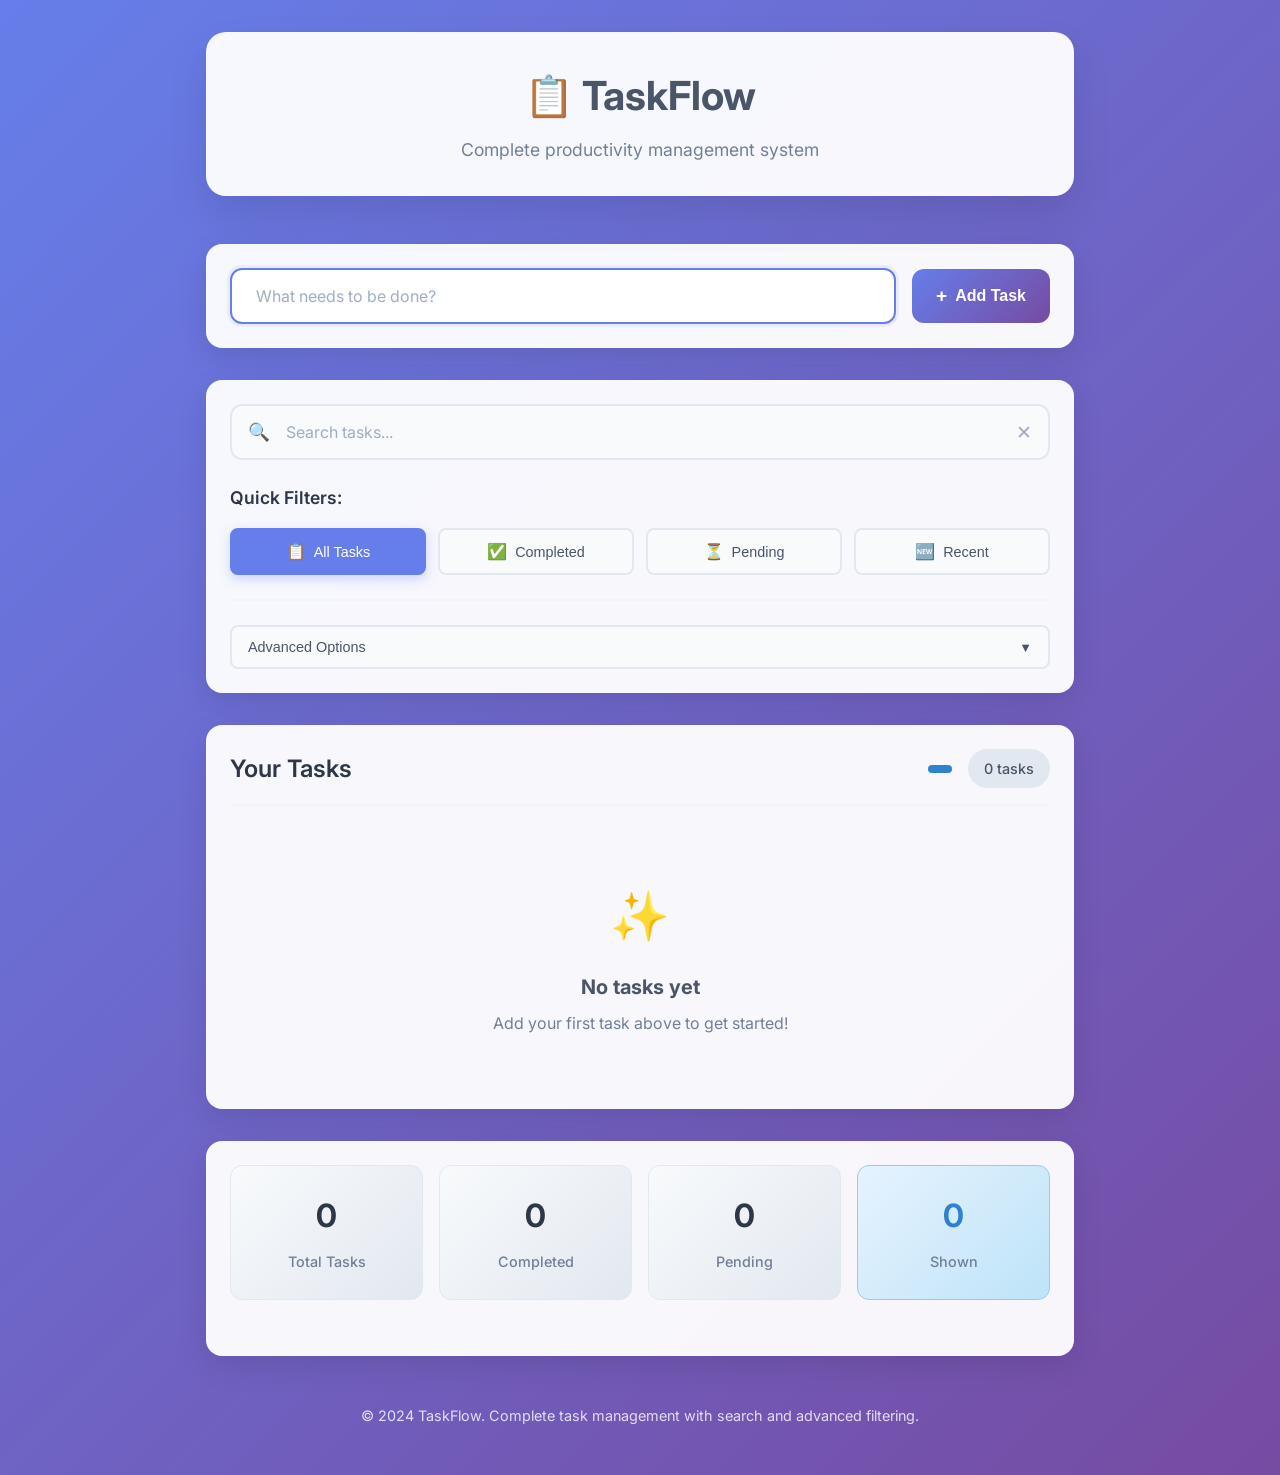
==== commit debc8f22: "Merge pull request #12 from thomas-more-devops/feature/search-filter Feature/search filter" ====
--- a/index.html
+++ b/index.html
@@ -3,7 +3,9 @@
 <head>
     <meta charset="UTF-8">
     <meta name="viewport" content="width=device-width, initial-scale=1.0">
-    <title>TaskFlow - Task Management App</title>
+
+    <title>TaskFlow - Complete Task Management App</title>
+
     <link rel="stylesheet" href="styles/main.css">
     <link href="https://fonts.googleapis.com/css2?family=Inter:wght@300;400;500;600;700&display=swap" rel="stylesheet">
 </head>
@@ -15,47 +17,92 @@
                     <span class="icon">📋</span>
                     TaskFlow
                 </h1>
-                <p class="app-subtitle">Streamline your productivity</p>
+
+                <p class="app-subtitle">Complete productivity management system</p>
+
             </div>
         </header>
 
         <main class="main">
+
+            <!-- Task Input Section -->
             <div class="task-input-section">
                 <div class="input-container">
                     <input type="text" id="taskInput" placeholder="What needs to be done?" class="task-input">
-                    <div class="input-options">
-                        <div class="date-input-container">
-                            <label for="dueDateInput" class="date-label">Due:</label>
-                            <input type="date" id="dueDateInput" class="date-input">
-                        </div>
-                    </div>
-                   
-            <div class="due-date-filters">
-                <h3>Filter by Due Date:</h3>
-                <div class="due-date-filter-buttons">
-                    <button class="due-date-filter-btn active" data-filter="all">
-                        <span class="filter-icon">📋</span>
-                        All Tasks
-                    </button>
-                    <button class="due-date-filter-btn" data-filter="due-today">
-                        <span class="filter-icon">📅</span>
-                        Due Today
-                    </button>
-                    <button class="due-date-filter-btn" data-filter="overdue">
-                        <span class="filter-icon">⚠️</span>
-                        Overdue
-                    </button>
-                    <button class="due-date-filter-btn" data-filter="no-due-date">
-                        <span class="filter-icon">📝</span>
-                        No Due Date
+
+                    <button id="addTaskBtn" class="add-btn">
+                        <span class="add-icon">+</span>
+                        Add Task
                     </button>
                 </div>
             </div>
 
+
+            <!-- Search & Filter Section -->
+            <div class="search-filter-section">
+                <div class="search-container">
+                    <div class="search-input-wrapper">
+                        <span class="search-icon">🔍</span>
+                        <input type="text" id="searchInput" placeholder="Search tasks..." class="search-input">
+                        <button id="clearSearch" class="clear-search" title="Clear search">✕</button>
+                    </div>
+                </div>
+
+                <div class="filter-container">
+                    <div class="filter-section">
+                        <h3>Quick Filters:</h3>
+                        <div class="quick-filters">
+                            <button class="filter-btn active" data-filter="all">
+                                <span class="filter-icon">📋</span>
+                                All Tasks
+                            </button>
+                            <button class="filter-btn" data-filter="completed">
+                                <span class="filter-icon">✅</span>
+                                Completed
+                            </button>
+                            <button class="filter-btn" data-filter="pending">
+                                <span class="filter-icon">⏳</span>
+                                Pending
+                            </button>
+                            <button class="filter-btn" data-filter="recent">
+                                <span class="filter-icon">🆕</span>
+                                Recent
+                            </button>
+                        </div>
+                    </div>
+
+                    <div class="advanced-filters">
+                        <button id="toggleAdvanced" class="toggle-advanced">
+                            <span>Advanced Options</span>
+                            <span class="toggle-icon">▼</span>
+                        </button>
+                        <div id="advancedPanel" class="advanced-panel">
+                            <div class="filter-group">
+                                <label>Sort by:</label>
+                                <select id="sortSelect" class="sort-select">
+                                    <option value="created-desc">Newest First</option>
+                                    <option value="created-asc">Oldest First</option>
+                                    <option value="alphabetical">Alphabetical</option>
+                                    <option value="completion">Completion Status</option>
+                                </select>
+                            </div>
+                            <div class="filter-actions">
+                                <button id="clearAllFilters" class="clear-filters-btn">Clear All Filters</button>
+                            </div>
+                        </div>
+                    </div>
+                </div>
+            </div>
+
+            <!-- Tasks Section -->
             <div class="tasks-section">
                 <div class="tasks-header">
                     <h2>Your Tasks</h2>
-                    <span id="taskCount" class="task-count">0 tasks</span>
+                    <div class="header-info">
+                        <span id="searchResults" class="search-results"></span>
+                        <span id="taskCount" class="task-count">0 tasks</span>
+                    </div>
+
                 </div>
                 <div id="tasksList" class="tasks-list">
                     <!-- Tasks will be dynamically added here -->
@@ -65,7 +112,15 @@
                     <h3>No tasks yet</h3>
                     <p>Add your first task above to get started!</p>
                 </div>
+                <div id="noResults" class="no-results" style="display: none;">
+                    <div class="empty-icon">🔍</div>
+                    <h3>No tasks found</h3>
+                    <p>Try adjusting your search or filters</p>
+                </div>
             </div>
+
+
+            <!-- Statistics Section -->
 
             <div class="stats-section">
                 <div class="stats-grid">
@@ -81,25 +136,18 @@
                         <span class="stat-number" id="pendingTasks">0</span>
                         <span class="stat-label">Pending</span>
                     </div>
-                    <div class="stat-card overdue-stats">
-                        <span class="stat-number" id="overdueTasks">0</span>
-                        <span class="stat-label">Overdue</span>
-                    </div>
-                </div>
 
-                <div class="detailed-analytics">
-                    <div class="analytics-section">
-                        <h3>Due Date Overview</h3>
-                        <div id="dueDateStats" class="due-date-stats-list">
-                            <!-- Due date statistics will be populated here -->
-                        </div>
+                    <div class="stat-card search-stats">
+                        <span class="stat-number" id="filteredTasks">0</span>
+                        <span class="stat-label">Shown</span>
+
                     </div>
                 </div>
             </div>
         </main>
 
         <footer class="footer">
-            <p>&copy; 2024 TaskFlow. Built with HTML, CSS, and JavaScript.</p>
+            <p>&copy; 2024 TaskFlow. Complete task management with search and advanced filtering.</p>
         </footer>
     </div>
 
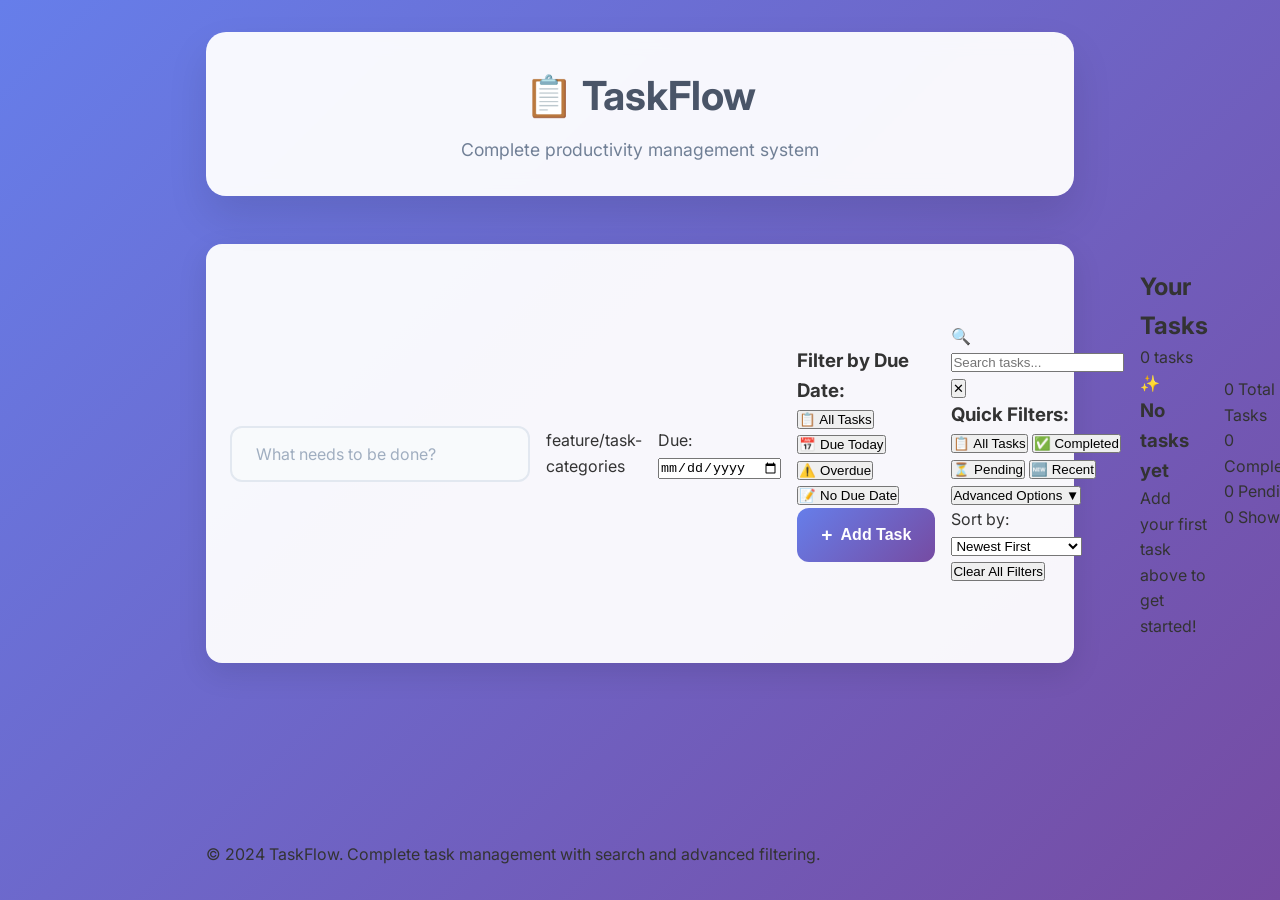
==== commit 08fbd225: "Merge branch 'main' into feature/task-categories" ====
--- a/index.html
+++ b/index.html
@@ -29,6 +29,34 @@
             <div class="task-input-section">
                 <div class="input-container">
                     <input type="text" id="taskInput" placeholder="What needs to be done?" class="task-input">
+ feature/task-categories
+                    <div class="input-options">
+                        <div class="date-input-container">
+                            <label for="dueDateInput" class="date-label">Due:</label>
+                            <input type="date" id="dueDateInput" class="date-input">
+                        </div>
+                    </div>
+                   
+            <div class="due-date-filters">
+                <h3>Filter by Due Date:</h3>
+                <div class="due-date-filter-buttons">
+                    <button class="due-date-filter-btn active" data-filter="all">
+                        <span class="filter-icon">📋</span>
+                        All Tasks
+                    </button>
+                    <button class="due-date-filter-btn" data-filter="due-today">
+                        <span class="filter-icon">📅</span>
+                        Due Today
+                    </button>
+                    <button class="due-date-filter-btn" data-filter="overdue">
+                        <span class="filter-icon">⚠️</span>
+                        Overdue
+                    </button>
+                    <button class="due-date-filter-btn" data-filter="no-due-date">
+                        <span class="filter-icon">📝</span>
+                        No Due Date
+                    </button>
+
 
                     <button id="addTaskBtn" class="add-btn">
                         <span class="add-icon">+</span>
@@ -91,6 +119,7 @@
                             </div>
                         </div>
                     </div>
+
                 </div>
             </div>
 
--- a/styles/main.css
+++ b/styles/main.css
@@ -85,41 +85,24 @@
     align-items: center;
 }
 
-.date-input-container {
-    display: flex;
-    align-items: center;
-    gap: 0.5rem;
+.category-select {
+    border: 2px solid #e2e8f0;
+    border-radius: 8px;
+    padding: 0.75rem;
+    font-size: 0.9rem;
+    font-family: inherit;
     background: #f8fafc;
-    padding: 0.5rem;
-    border-radius: 8px;
-    border: 2px solid #e2e8f0;
-    transition: all 0.3s ease;
-}
-
-.date-input-container:focus-within {
+    color: #4a5568;
+    transition: all 0.3s ease;
+    cursor: pointer;
+    min-width: 140px;
+}
+
+.category-select:focus {
+    outline: none;
     border-color: #667eea;
     background: white;
     box-shadow: 0 0 0 3px rgba(102, 126, 234, 0.1);
-}
-
-.date-label {
-    font-size: 0.9rem;
-    color: #4a5568;
-    font-weight: 500;
-    white-space: nowrap;
-}
-
-.date-input {
-    border: none;
-    background: transparent;
-    font-size: 0.9rem;
-    font-family: inherit;
-    color: #4a5568;
-    cursor: pointer;
-}
-
-.date-input:focus {
-    outline: none;
 }
 
 .task-input {
@@ -174,10 +157,15 @@
     font-weight: bold;
 }
 
+ feature/task-categories
+/* Category Filter Section */
+.category-filters {
+
 
 /* Search & Filter Section */
 .search-filter-section {
 
+ main
     background: rgba(255, 255, 255, 0.95);
     border-radius: 16px;
     padding: 1.5rem;
@@ -185,6 +173,8 @@
     margin-bottom: 2rem;
 }
 
+ feature/task-categories
+.category-filters h3 {
 
 .search-container {
     margin-bottom: 1.5rem;
@@ -252,23 +242,32 @@
 
 .filter-section h3 {
 
+ main
     margin-bottom: 1rem;
     color: #2d3748;
     font-size: 1.1rem;
     font-weight: 600;
 }
 
+ feature/task-categories
+.category-filter-buttons {
+
 
 .quick-filters {
 
+ main
     display: grid;
     grid-template-columns: repeat(auto-fit, minmax(140px, 1fr));
     gap: 0.75rem;
 }
 
+ feature/task-categories
+.category-filter-btn {
+
 
 .filter-btn {
 
+ main
     background: #f8fafc;
     border: 2px solid #e2e8f0;
     border-radius: 8px;
@@ -284,15 +283,23 @@
     color: #4a5568;
 }
 
+ feature/task-categories
+.category-filter-btn:hover {
+
 .filter-btn:hover {
 
+ main
     background: #e2e8f0;
     transform: translateY(-1px);
 }
 
+ feature/task-categories
+.category-filter-btn.active {
+
 
 .filter-btn.active {
 
+ main
     background: #667eea;
     border-color: #667eea;
     color: white;
@@ -474,23 +481,28 @@
     opacity: 0.8;
 }
 
-.task-item.overdue {
+/* Category-based styling */
+.task-item.category-work {
+    border-left: 4px solid #3182ce;
+}
+
+.task-item.category-personal {
+    border-left: 4px solid #38a169;
+}
+
+.task-item.category-shopping {
+    border-left: 4px solid #ed8936;
+}
+
+.task-item.category-health {
     border-left: 4px solid #e53e3e;
-    background: linear-gradient(135deg, #fff5f5 0%, #fed7d7 100%);
-    animation: pulse-warning 2s infinite;
-}
-
-.task-item.due-today {
-    border-left: 4px solid #ed8936;
-    background: linear-gradient(135deg, #fffaf0 0%, #feebc8 100%);
-}
-
-@keyframes pulse-warning {
-    0%, 100% { box-shadow: 0 4px 15px rgba(229, 62, 62, 0.2); }
-    50% { box-shadow: 0 4px 15px rgba(229, 62, 62, 0.4); }
-}
-
-.due-date-badge {
+}
+
+.task-item.category-study {
+    border-left: 4px solid #805ad5;
+}
+
+.category-badge {
     padding: 0.25rem 0.75rem;
     border-radius: 12px;
     font-size: 0.75rem;
@@ -499,24 +511,7 @@
     display: flex;
     align-items: center;
     gap: 0.25rem;
-    background: #e2e8f0;
-    color: #4a5568;
-}
-
-.due-date-badge.due-today {
-    background: #ed8936;
     color: white;
-}
-
-.due-date-badge.overdue {
-    background: #e53e3e;
-    color: white;
-    animation: pulse-badge 1.5s infinite;
-}
-
-@keyframes pulse-badge {
-    0%, 100% { transform: scale(1); }
-    50% { transform: scale(1.05); }
 }
 
 .task-content {
@@ -653,6 +648,15 @@
     border: 1px solid #e2e8f0;
 }
 
+ feature/task-categories
+.stat-card.category-stats {
+    background: linear-gradient(135deg, #e6fffa 0%, #b2f5ea 100%);
+    border-color: #81e6d9;
+}
+
+.category-stats .stat-number {
+    color: #38a169;
+
 
 .stat-card.search-stats {
     background: linear-gradient(135deg, #e6f3ff 0%, #bee3f8 100%);
@@ -662,6 +666,7 @@
 .search-stats .stat-number {
     color: #3182ce;
 
+ main
 }
 
 .stat-number {
@@ -690,30 +695,76 @@
     margin-bottom: 1rem;
 }
 
-.due-date-stats-list {
-    display: grid;
-    grid-template-columns: repeat(auto-fit, minmax(200px, 1fr));
+.category-stats-list {
+    display: flex;
+    flex-direction: column;
+    gap: 1rem;
+}
+
+.category-stat-item {
+    background: #f8fafc;
+    border: 1px solid #e2e8f0;
+    border-radius: 8px;
+    padding: 1rem;
+}
+
+.category-stat-header {
+    display: flex;
+    align-items: center;
     gap: 0.75rem;
-}
-
-.stat-item {
-    display: flex;
-    align-items: center;
-    gap: 0.5rem;
-    padding: 0.75rem;
-    background: #f8fafc;
-    border-radius: 8px;
-    border: 1px solid #e2e8f0;
-}
-
-.stat-icon {
+    margin-bottom: 0.5rem;
+}
+
+.category-icon {
     font-size: 1.2rem;
 }
 
-.stat-text {
-    font-size: 0.9rem;
+.category-name {
+    flex: 1;
+    font-weight: 600;
+    color: #2d3748;
+}
+
+.category-total {
+    background: #e2e8f0;
     color: #4a5568;
-    font-weight: 500;
+    padding: 0.25rem 0.5rem;
+    border-radius: 12px;
+    font-size: 0.8rem;
+    font-weight: 600;
+}
+
+.category-progress {
+    display: flex;
+    align-items: center;
+    gap: 0.75rem;
+}
+
+.progress-bar {
+    flex: 1;
+    height: 6px;
+    background: #e2e8f0;
+    border-radius: 3px;
+    overflow: hidden;
+}
+
+.progress-fill {
+    height: 100%;
+    border-radius: 3px;
+    transition: width 0.3s ease;
+}
+
+.progress-text {
+    font-size: 0.8rem;
+    color: #718096;
+    white-space: nowrap;
+}
+
+.no-categories {
+    color: #718096;
+    font-style: italic;
+    text-align: center;
+    padding: 2rem;
 }
 
 /* Footer */
@@ -791,13 +842,23 @@
 
     }
 
-    .due-date-filter-buttons {
+    .category-filter-buttons {
         grid-template-columns: repeat(2, 1fr);
     }
 
-    .due-date-badge {
+    .category-badge {
         font-size: 0.7rem;
         padding: 0.2rem 0.5rem;
+    }
+
+    .category-progress {
+        flex-direction: column;
+        align-items: stretch;
+        gap: 0.5rem;
+    }
+
+    .progress-text {
+        text-align: center;
     }
 }
 
@@ -814,6 +875,15 @@
         padding: 1.5rem;
     }
 
+
+ feature/task-categories
+    .category-badge {
+        margin-left: 0;
+        align-self: flex-start;
+    }
+
+    .category-filter-buttons {
+        grid-template-columns: 1fr;
 
     .quick-filters {
         grid-template-columns: 1fr;
@@ -830,6 +900,7 @@
         flex-direction: row;
         justify-content: space-between;
 
+main
     }
 }
 
